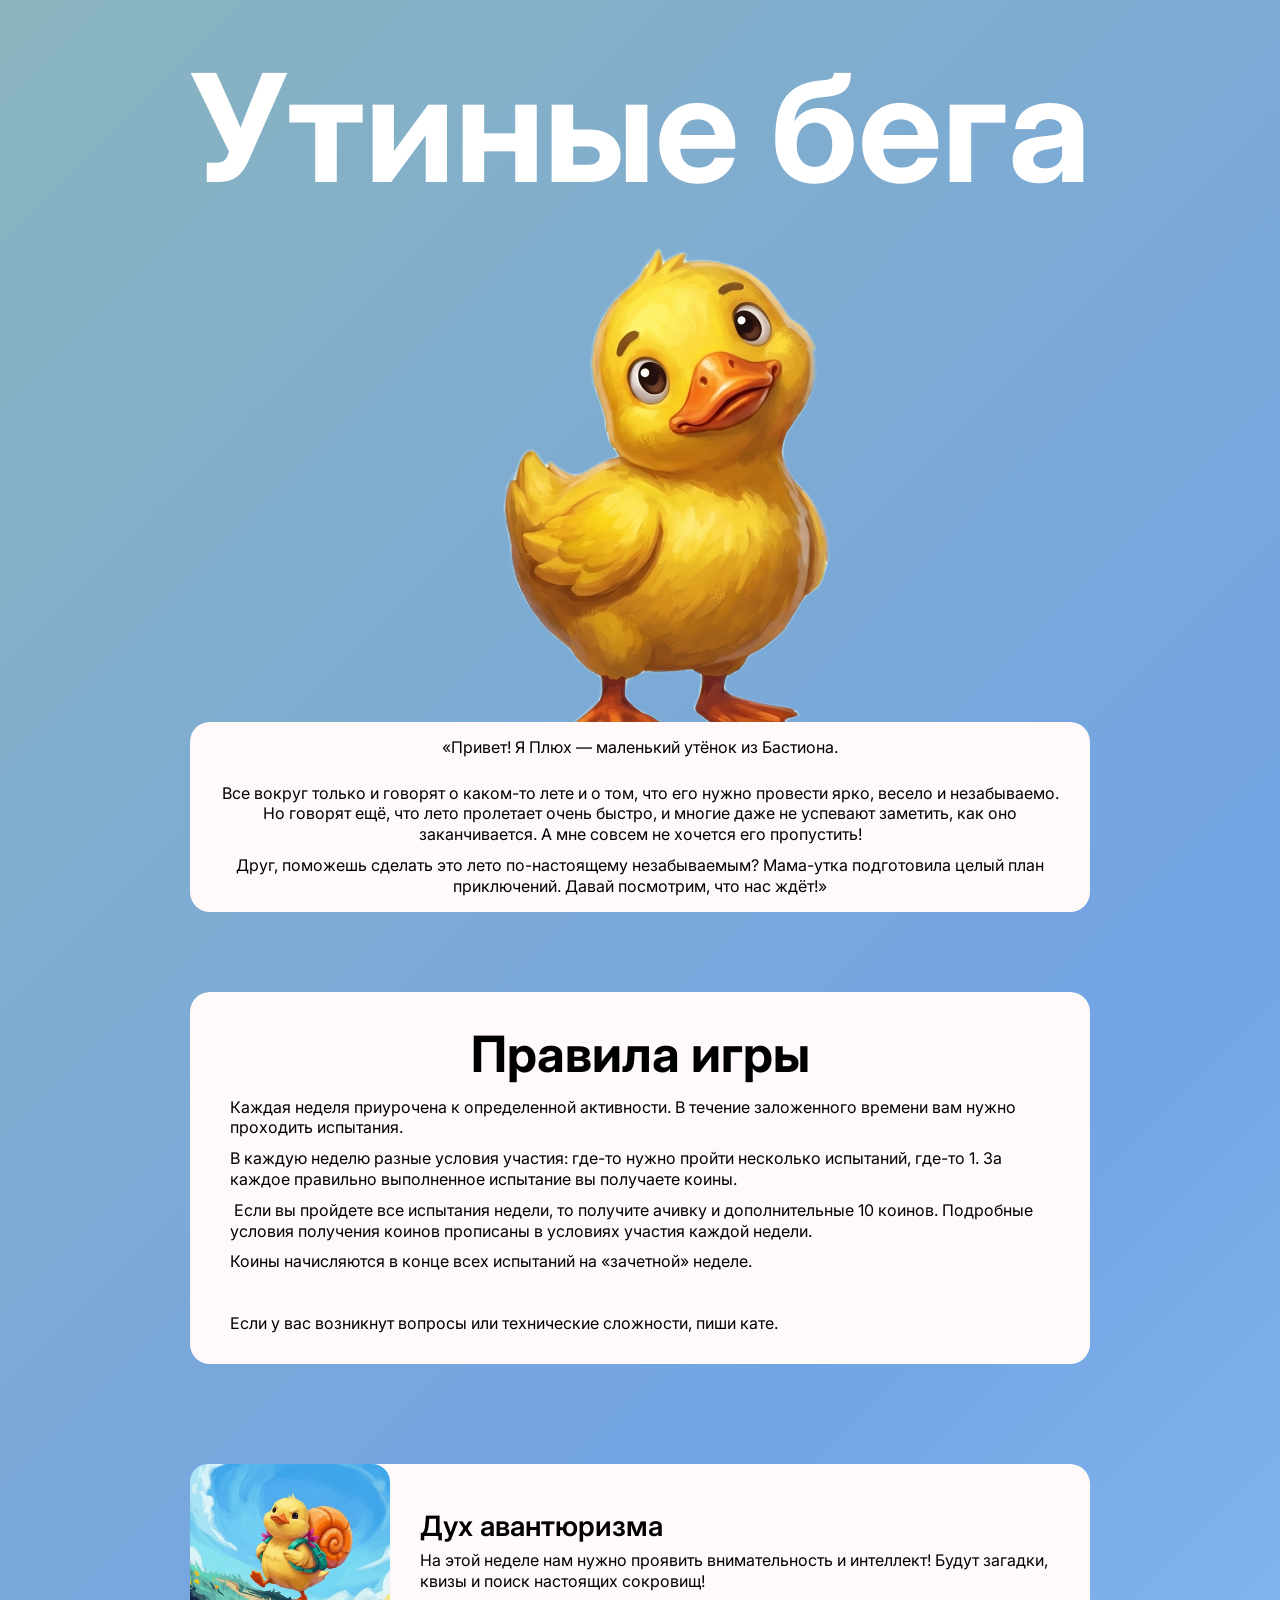
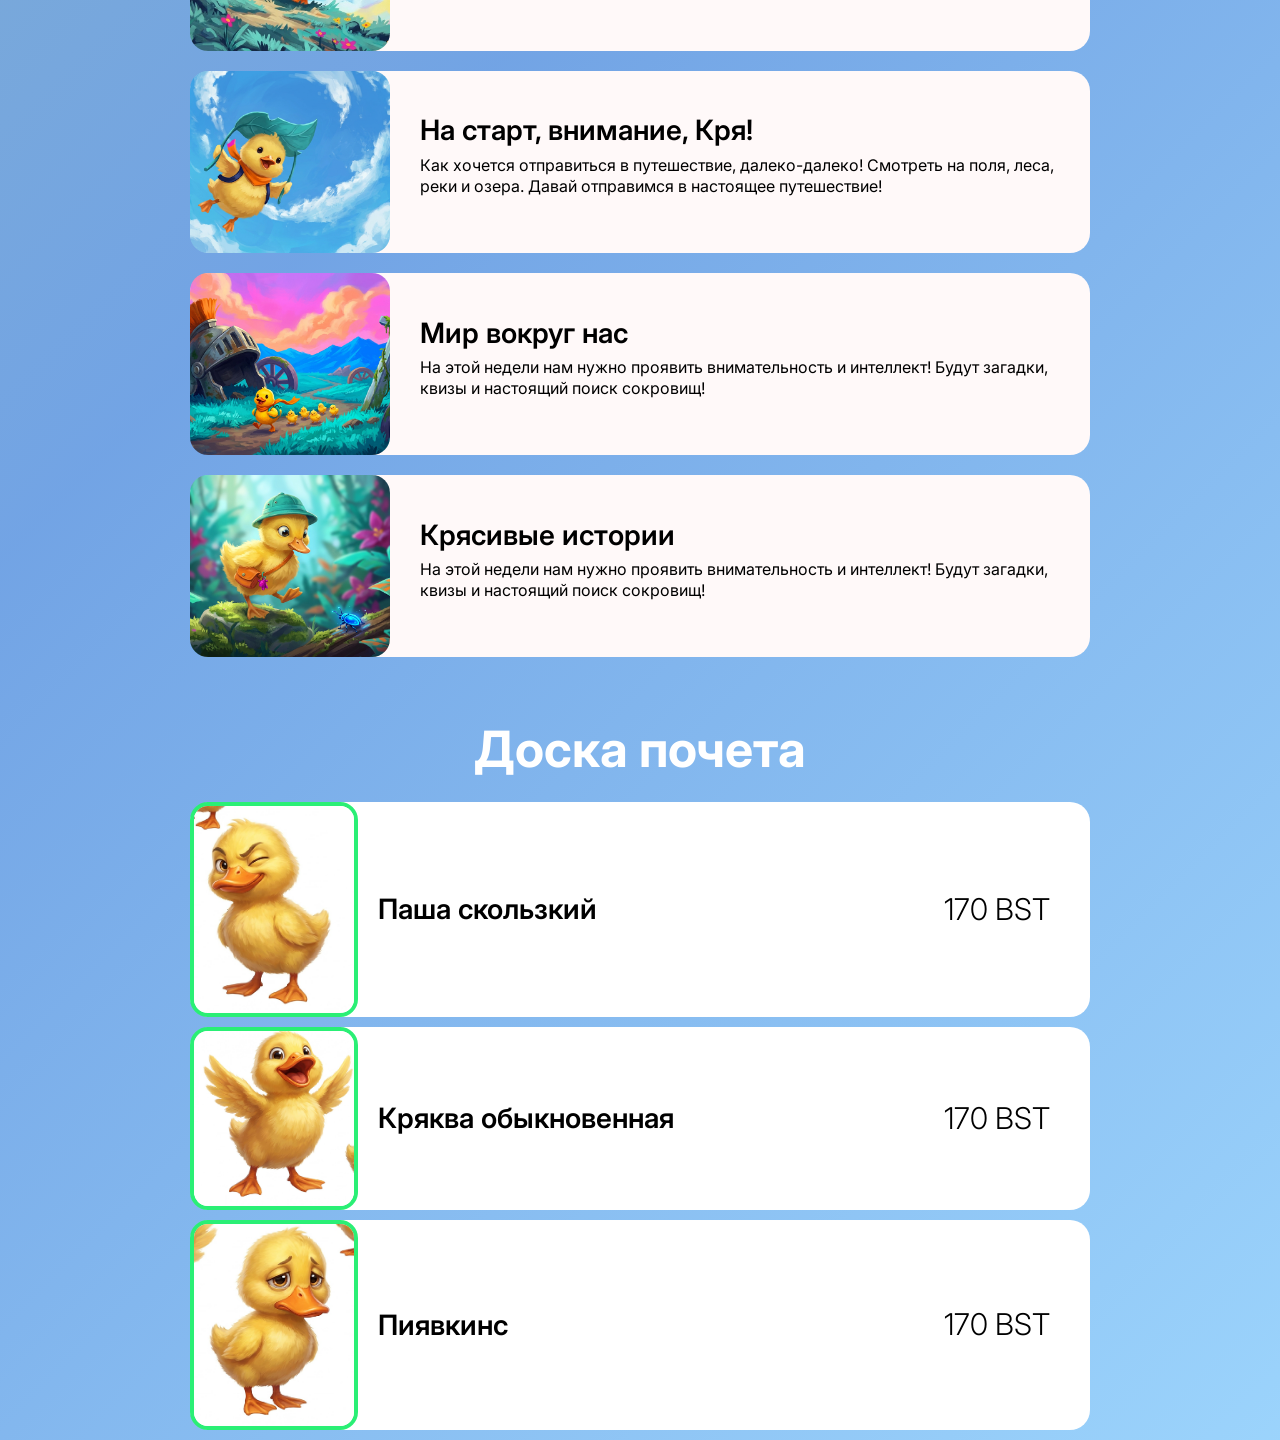
==== index.html @ e5ea3d3f "init" ====
<!DOCTYPE html>
<html lang="en">
<head>
    <meta charset="UTF-8">
    <meta name="viewport" content="width=device-width, initial-scale=1.0">
    <title>Утиные бега</title>
    <link rel="stylesheet" href="./styles.css" >
    <link rel="preconnect" href="https://fonts.googleapis.com">
    <link rel="preconnect" href="https://fonts.gstatic.com" crossorigin>
    <link href="https://fonts.googleapis.com/css2?family=Inter:ital,opsz,wght@0,14..32,100..900;1,14..32,100..900&display=swap" rel="stylesheet">
</head>
<body >
    <img class="app-bg" src="imgs/bg.jpg" alt="">

    <div class="app" style="background: url('imgs/bg.jpg') top/cover repeat-y;">
        <div class="wrp">
            <h1>Утиные бега</h1>
            <img class="duck" src="imgs/main.png" alt="">
            <div class="container">
                <div class="card tac">
                    <p>«Привет! Я Плюх — маленький утёнок из Бастиона.</p>
    
                    <div>Все вокруг только и говорят о каком-то лете и о том, что его нужно провести ярко, весело и незабываемо. Но говорят ещё, что лето пролетает очень быстро, и многие даже не успевают заметить, как оно заканчивается. А мне совсем не хочется его пропустить!</div>
                    <div>Друг, поможешь сделать это лето по-настоящему незабываемым? Мама-утка подготовила целый план приключений. Давай посмотрим, что нас ждёт!»</div>
                </div>

                <div class="rules card">
                    <h2>Правила игры</h2>

                    <div>
                        Каждая неделя приурочена к определенной активности. В течение заложенного времени вам нужно проходить испытания.
                    </div>
                    <div>
                        В каждую неделю разные условия участия: где-то нужно пройти несколько испытаний, где-то 1. За каждое правильно выполненное испытание вы получаете коины.
                    </div>

                    <div>
                         Если вы пройдете все испытания недели, то получите ачивку и дополнительные 10 коинов. Подробные условия получения коинов прописаны в условиях участия каждой недели.
                    </div>

                    <div>
                        Коины начисляются в конце всех испытаний на «зачетной» неделе.
                    </div>

 
                    <div>
                        Если у вас возникнут вопросы или технические сложности, пиши кате.
                    </div>                
                </div>

                <div class="list">
                    <div class="list-item card">
                        <img src="imgs/item_1.jpg" alt="">
                        <div>
                            <h3>Дух авантюризма</h3>
                            <p>На этой неделе нам нужно проявить внимательность и интеллект! Будут загадки, квизы и  поиск настоящих сокровищ!</p>
                        </div>
                    </div>
                    <div class="list-item card">
                        <img src="imgs/item_2.jpg" alt="">
                        <div>
                            <h3>На старт, внимание, Кря!</h3>
                            <p>Как хочется отправиться в путешествие, далеко-далеко! Смотреть на поля, леса, реки и озера. Давай отправимся в настоящее путешествие!</p>
                        </div>
                    </div>
                    <div class="list-item card">
                        <img src="imgs/item_3.jpg" alt="">
                        <div>
                            <h3>Мир вокруг нас</h3>
                            <p>На этой недели нам нужно проявить внимательность и интеллект! Будут загадки, квизы и настоящий поиск сокровищ!</p>
                        </div>
                    </div>
                    <div class="list-item card">
                        <img src="imgs/item_4.jpg" alt="">
                        <div>
                            <h3>Крясивые истории</h3>
                            <p>На этой недели нам нужно проявить внимательность и интеллект! Будут загадки, квизы и настоящий поиск сокровищ!</p>
                        </div>
                    </div>
                </div>
                <div class="board-wrp">
                    <h2 class="tac text-white">Доска почета</h2>
                    <div class="card board">
                        <img class="board-img" src="imgs/im_1.png" alt="">
                        <h4>Паша скользкий </h4>
                        <div class="board-price">170 BST </div>
                    </div>
                    <div class="card board">
                        <img class="board-img" src="imgs/im_2.png" alt="">
                        <h4>Кряква обыкновенная</h4>
                        <div class="board-price">170 BST </div>
                    </div>
                    <div class="card board">
                        <img class="board-img" src="imgs/im_3.png" alt="">
                        <h4>Пиявкинс</h4>
                        <div class="board-price">170 BST </div>
                    </div>
                </div>
            </div>
        </div>
    </div>
</body>
</html>
---- styles.css ----
html, body, div, span, applet, object, iframe,
h1, h2, h3, h4, h5, h6, p, blockquote, pre,
a, abbr, acronym, address, big, cite, code,
del, dfn, em, img, ins, kbd, q, s, samp,
small, strike, strong, sub, sup, tt, var,
b, u, i, center,
dl, dt, dd, ol, ul, li,
fieldset, form, label, legend,
table, caption, tbody, tfoot, thead, tr, th, td,
article, aside, canvas, details, embed, 
figure, figcaption, footer, header, hgroup, 
menu, nav, output, ruby, section, summary,
time, mark, audio, video {
	margin: 0;
	padding: 0;
	border: 0;
	font-size: 100%;
	font: inherit;
	vertical-align: baseline;
}
/* HTML5 display-role reset for older browsers */
article, aside, details, figcaption, figure, 
footer, header, hgroup, menu, nav, section {
	display: block;
}
body {
	line-height: 1;
}
ol, ul {
	list-style: none;
}
blockquote, q {
	quotes: none;
}
blockquote:before, blockquote:after,
q:before, q:after {
	content: '';
	content: none;
}
table {
	border-collapse: collapse;
	border-spacing: 0;
}

*{
    font-family: 'Inter' !important; 
    line-height: 1.3 !important;
}
.wrp{
    background: linear-gradient(135deg, #3d83949a 0%, #2471d6a4 50%, #66bcfaa6 100%);
}
.duck{
    max-width: 500px;
    margin: 0 auto;
}
.wrp{
    display: flex;
    flex-direction: column;
    align-items: center;
}
.app-bg{
    max-width: 100%;
    object-fit: cover;
    width: 100%;
    position: absolute;
    top: 0;
    filter: blur(1px);
    opacity: 0.3;
    left: 0;
}
.app{
    position: relative;
    z-index: 10;
}
.card{
    background: #FFF9F9;
    padding: 15px 30px;
    display: flex;
    flex-direction: column;
    align-items: center;
    gap: 10px;
    border-radius: 20px;
}
.wrp{
    padding-top: 30px;
}
h1{
    font-size: 150px;
    font-weight: 700;
    color: #fff;
}
.card p {
    margin-bottom: 15px;
    width: 100%;
}
.card div{
    width: 100%;
}
.container{
    max-width: 900px;
    margin: 0 auto;
    padding: 0 10px;
}

.rules{
    margin-top: 80px;
    padding: 30px 40px;
}
.tac{
    text-align: center;
}
h2{
    font-size: 50px;
    font-weight: 700;
}

.list{
    margin-top: 100px;
}
.list-item{
    margin-top: 20px;
    display: flex;
    align-items: center;
    padding: 0;
    gap: 30px;
    flex-direction: row;
}
.list-item img{
    width: 200px;
    border-radius: 18px;
}
h3{
    font-size: 28px;
    font-weight: 600;
    margin-bottom: 6px;
}
.board{
    background: #fff;
    padding: 0;
    display: flex;
    align-items: center;
    padding-right: 40px;
    flex-direction: row;
    margin-bottom: 10px;
}
.board-img{
    border-radius: 18px;
    width: 160px;
    border: 4px solid #2AEF75;
}
.board h4{
    margin-left: 10px;
}
.board-wrp{
    margin-top: 60px;
}
.text-white{
    color: #fff;
}
.board-wrp h2{
    margin-bottom: 20px;
}
h4{
    font-size: 28px;
    font-weight: 600;
    display: block;
}
.board h4{
    flex-grow: 1;
    width: 100%;
}
.board-price{
    font-size: 30px;
    width: fit-content !important;
    display: block;
    text-wrap: nowrap;
    margin-left: auto;
    font-weight: 300;
}
.board img{
}
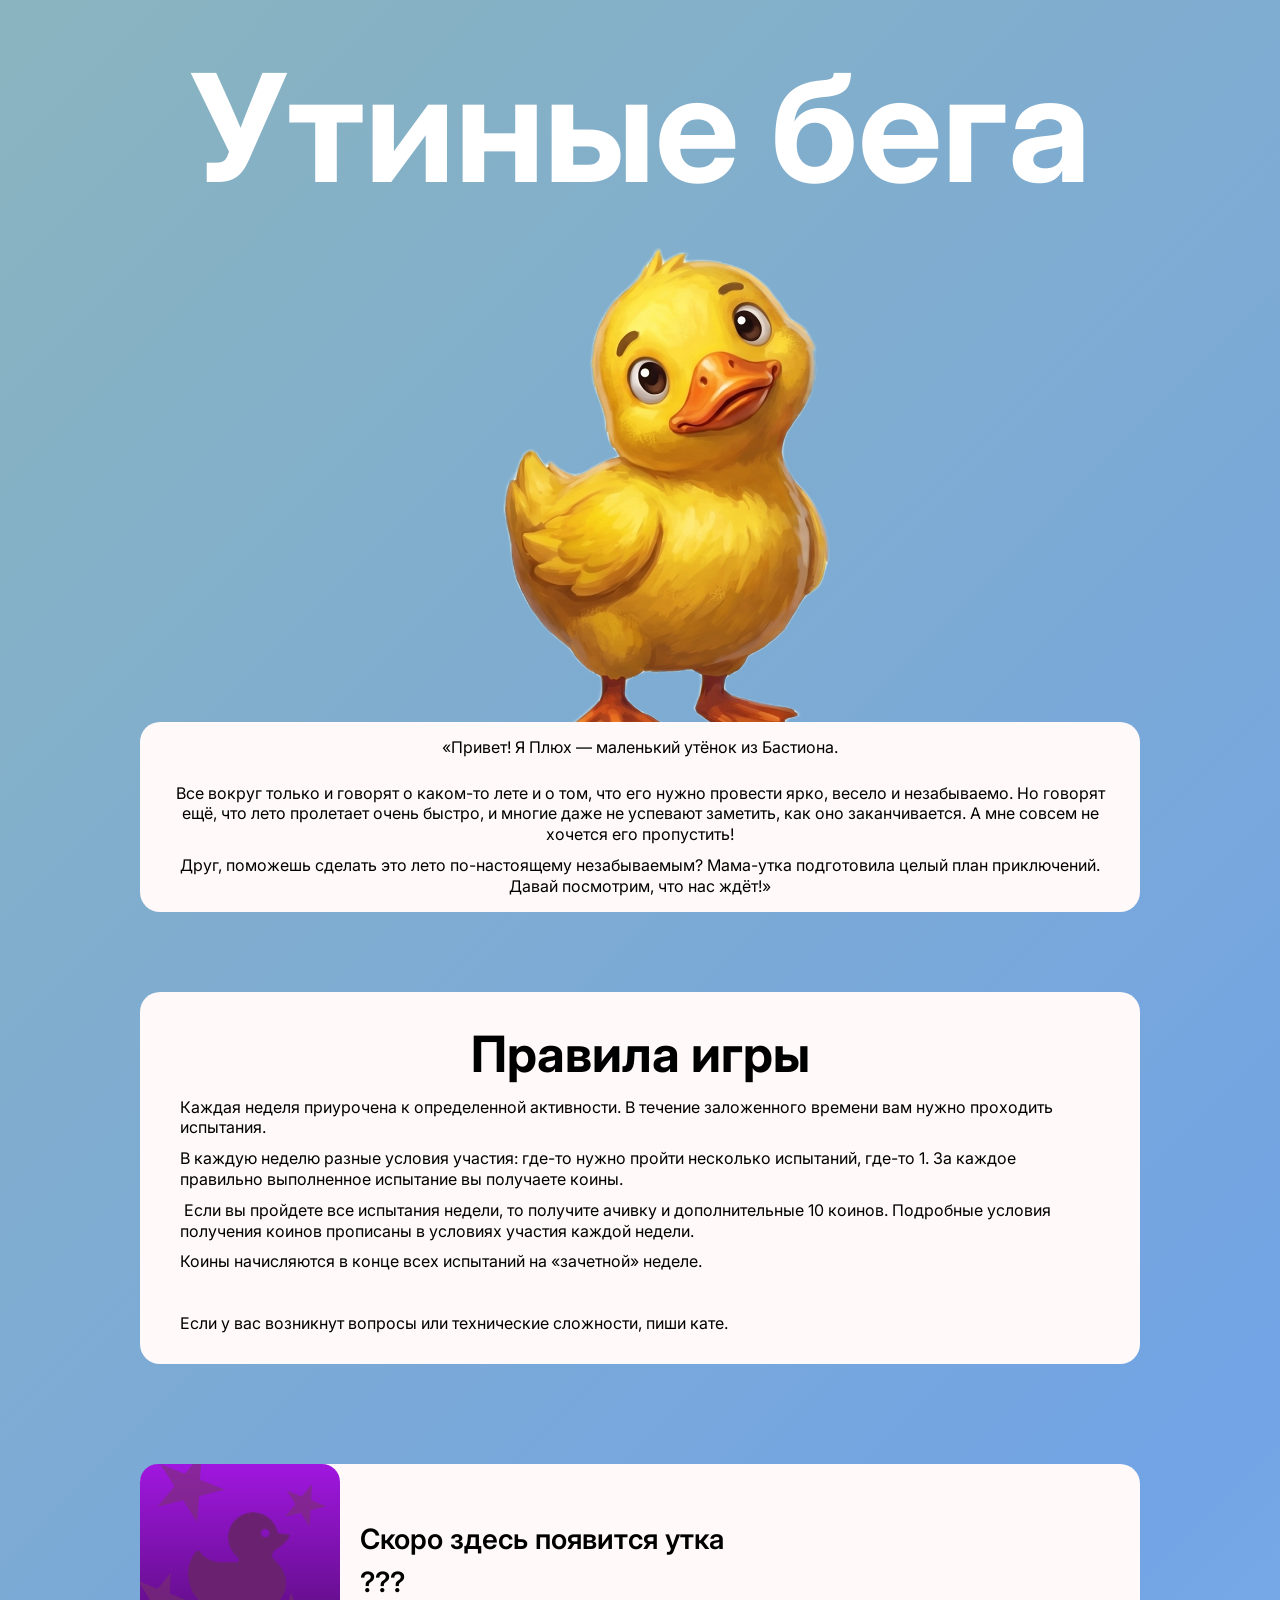
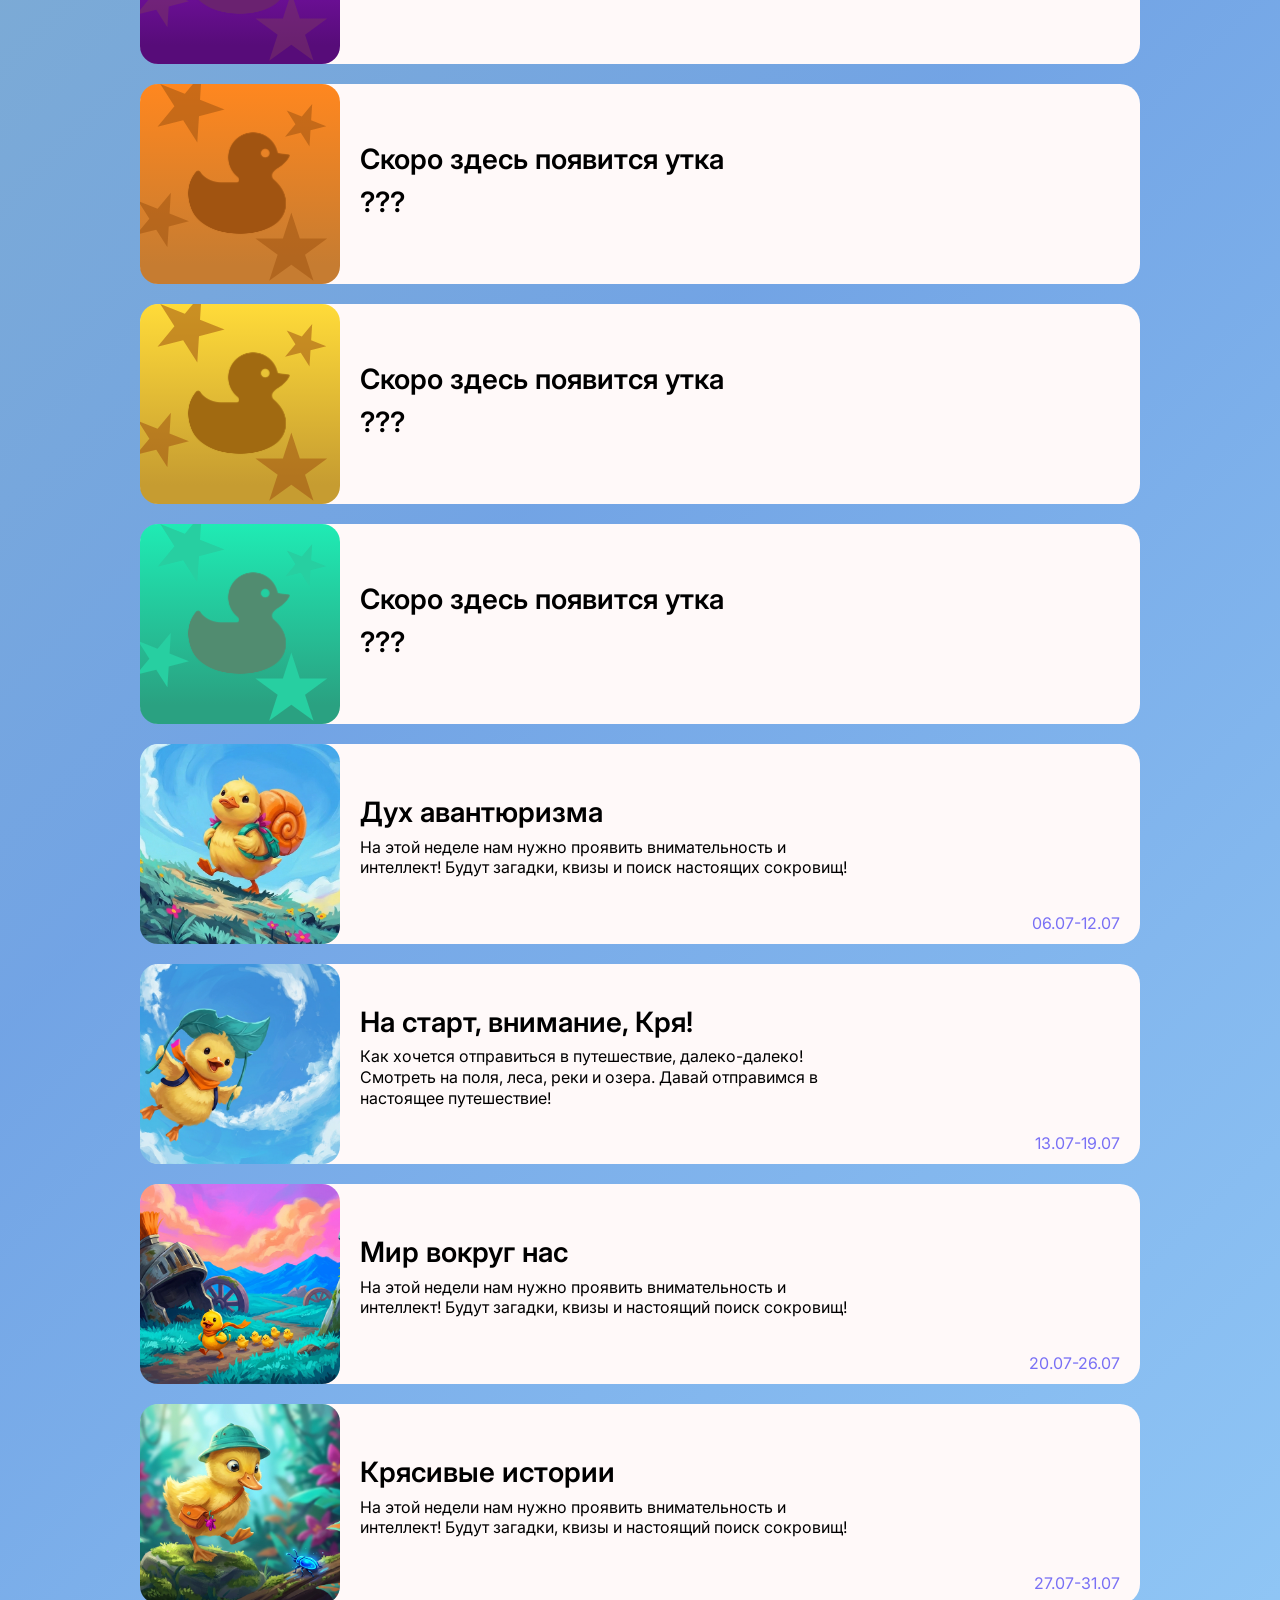
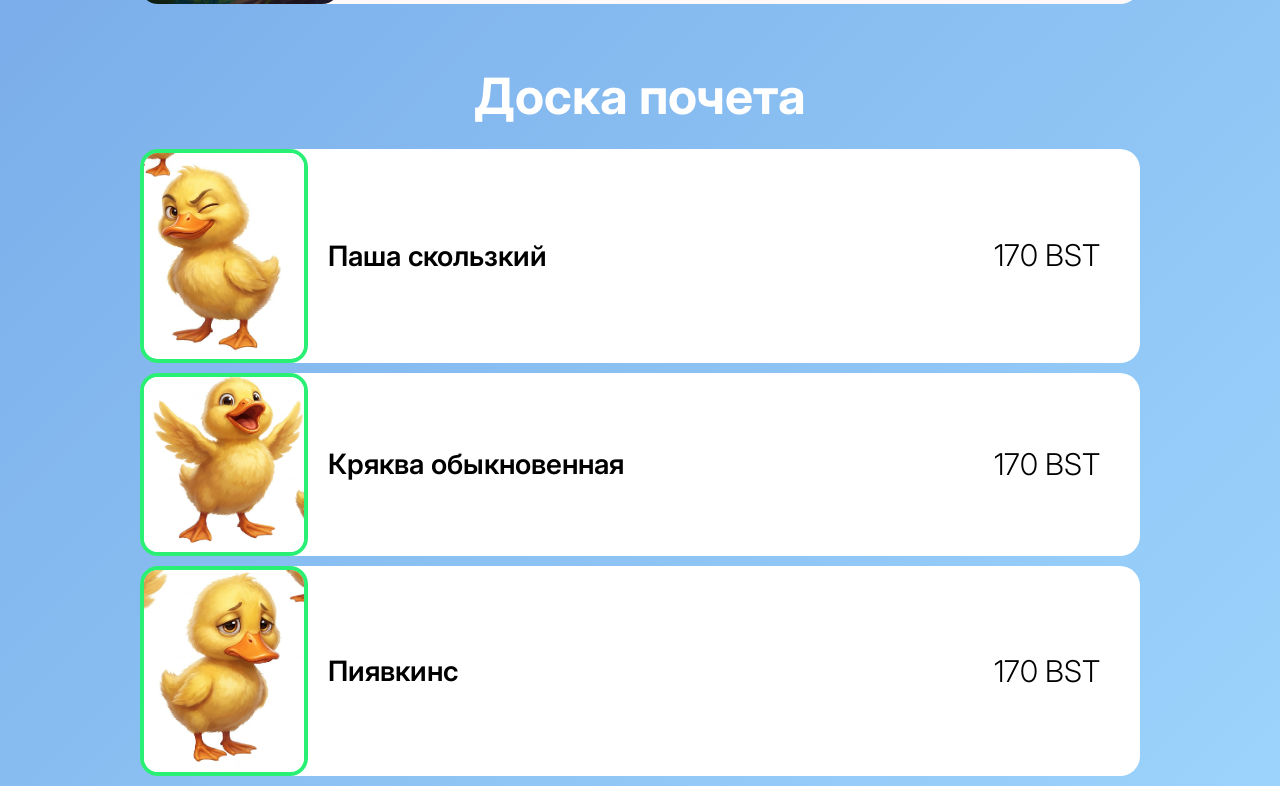
==== commit 39f2c19e: "save 2" ====
--- a/index.html
+++ b/index.html
@@ -50,32 +50,200 @@
 
                 <div class="list">
                     <div class="list-item card">
-                        <img src="imgs/item_1.jpg" alt="">
-                        <div>
+                        <div class="duck-box">
+                           <img class="duck-svg" src="imgs/duck.svg" alt="">
+                        </div>
+                        <div>
+                            <h3>Скоро здесь появится утка</h3>
+                            <h3>???</h3>
+                        </div>
+                    </div>
+                    <div class="list-item card">
+                        <div class="duck-box">
+                           <img class="duck-svg" src="imgs/duck_2.svg" alt="">
+                        </div>
+                        <div>
+                            <h3>Скоро здесь появится утка</h3>
+                            <h3>???</h3>
+                        </div>
+                    </div>
+                    <div class="list-item card">
+                        <div class="duck-box">
+                           <img class="duck-svg" src="imgs/duck_3.svg" alt="">
+                        </div>
+                        <div>
+                            <h3>Скоро здесь появится утка</h3>
+                            <h3>???</h3>
+                        </div>
+                    </div>
+                    <div class="list-item card">
+                        <div class="duck-box">
+                           <img class="duck-svg" src="imgs/duck_4.svg" alt="">
+                        </div>
+                        <div>
+                            <h3>Скоро здесь появится утка</h3>
+                            <h3>???</h3>
+                        </div>
+                    </div>
+
+                    <!-- 1 -->
+                    <div class="list-item list-item-shownext card">
+                        <img class="list-item-img" src="imgs/item_1.jpg" alt="">
+                        <div class="list-preview">
                             <h3>Дух авантюризма</h3>
-                            <p>На этой неделе нам нужно проявить внимательность и интеллект! Будут загадки, квизы и  поиск настоящих сокровищ!</p>
-                        </div>
-                    </div>
-                    <div class="list-item card">
-                        <img src="imgs/item_2.jpg" alt="">
-                        <div>
+                            <div class="list-item-text">
+                                <p>На этой неделе нам нужно проявить внимательность и интеллект! Будут загадки, квизы и  поиск настоящих сокровищ!</p>
+                            </div>
+
+                            <div class="list-item-full-box">
+                                <div class="list-subtitle">
+                                    Задание: найди утку
+                                </div>
+    
+                                <p>Сегодня мы играем в прятки! Маленькие жёлтые утята спрятались в самых неожиданных местах. Найди их и выполни задания, которые скрываются за QR-кодами.</p>
+    
+                                <b>Правила для сотрудников офиса</b>
+                                <p>По офису спрятаны маленькие уточки с QR-кодами. Отсканируй код, перейди в Google-форму, ответь на вопрос и обязательно укажи свои ФИО, чтобы результаты были засчитаны.
+                                </p>
+                                <p class="text-blue text-coursor">Одна утка = 1 BST-коин.</p>
+    
+                                <b>Правила для тех, кто не в офисе</b>
+                                <ul>
+                                    <li>
+                                        Перейди по ссылке, найди уточку и ответь на вопрос.
+                                    </li>
+                                    <li>Засчитываются только правильные ответы.</li>
+                                    <li>Можно искать уточек как в офисе, так и в онлайн-версии игры.</li>
+                                </ul>
+    
+                                <div class="text-blue text-coursor">Награда за каждое заданиие будет указана после его успешного прохождения.</div>
+                            </div>
+                        </div>
+                       
+                        <div class="list-date">06.07-12.07</div>
+                    </div>
+                  
+                    <!-- 2 -->
+                    <div class="list-item card list-item-shownext">
+                        <img class="list-item-img" src="imgs/item_2.jpg" alt="">
+                        <div class="list-preview">
                             <h3>На старт, внимание, Кря!</h3>
-                            <p>Как хочется отправиться в путешествие, далеко-далеко! Смотреть на поля, леса, реки и озера. Давай отправимся в настоящее путешествие!</p>
-                        </div>
-                    </div>
-                    <div class="list-item card">
-                        <img src="imgs/item_3.jpg" alt="">
-                        <div>
+                            <div class="list-item-text">
+                                <p>Как хочется отправиться в путешествие, далеко-далеко! Смотреть на поля, леса, реки и озера. Давай отправимся в настоящее путешествие!</p>
+                            </div>
+                            <div class="list-item-full-box">
+                                <div class="list-subtitle">
+                                    Задание: пройти 60 000 шагов за неделю.
+                                </div>
+
+                                <b>Условия участия:</b>
+                                <ul>
+                                    <li>Зарегистрируйтесь в приложении Strava и вступите в клуб <a href="#">по ссылке</a>. Приложение не доступно? <a href="#">Смотри гайд</a>, как установить.</li>
+                                    <li>Засчитываются <span style="text-decoration: underline;">только шаги</span>. Велопрогулки, плавание и другие виды активности в зачёт не идут.</li>
+                                    <li>Результаты необходимо отправлять в виде выгрузки из приложения.</li>
+                                    <li>Отчёты можно загружать ежедневно либо 1–2 раза в неделю в зависимости от вашей активности.</li>
+                                    <li>Все результаты необходимо отправить <b class="m0">до 19 июля</b> включительно. <b class="m0">После этого доступ к папке будет закрыт.</b></li>
+                                </ul>
+
+                                <p class="text-blue text-coursor">Каждый участник получит 10 BST и ачивку</p>
+                                <p class="text-blue text-coursor">Участник, который пройдет больше всего шагов по итогам недели получит дополнительно 20 BST.</p>
+                            </div>
+                        </div>
+                        <div class="list-date">13.07-19.07</div>
+                    </div>
+
+                    <!-- 3 -->
+                    <div class="list-item card list-item-shownext">
+                        <img class="list-item-img" src="imgs/item_3.jpg" alt="">
+                        <div class="list-preview">
                             <h3>Мир вокруг нас</h3>
-                            <p>На этой недели нам нужно проявить внимательность и интеллект! Будут загадки, квизы и настоящий поиск сокровищ!</p>
-                        </div>
-                    </div>
-                    <div class="list-item card">
-                        <img src="imgs/item_4.jpg" alt="">
+                            <div class="list-item-text">
+                                 <p>На этой недели нам нужно проявить внимательность и интеллект! Будут загадки, квизы и настоящий поиск сокровищ!</p>
+                            </div>
+                            <div class="list-item-full-box">
+                                <div class="list-subtitle">
+                                    Задание. Фоточеллендж «Найди утку»
+                                </div>
+                                
+                                
+
+                                <div>Твоя задача — найти и сфотографировать как можно больше уток.</div>
+                                <p class="text-coursor">1 фото - 1 утка (даже если на фото 10 уток)</p>
+
+
+                                <p>Фотографии загружай на корп. портал в раздел <a href="#">«Фотоконкурсы»</a></p>
+
+                                <b>Подойдут любые утки:</b>
+                                <ul>
+                                    <li>живые</li>
+                                    <li>игрушечные</li>
+                                    <li>нарисованные</li>
+                                    <li>слепленные</li>
+                                    <li>декоративные</li>
+                                </ul>
+
+                                <b>Что нельзя делать</b>
+                                <ul>
+                                    <li>Присылать скриншоты изображений уток из интернета.</li>
+                                    <li>Использовать фотографии со стоковых сайтов.</li>
+                                    <li>Отправлять фотографии, на которых утку невозможно рассмотреть.</li>
+                                    <li>Искать «уток» в виде абстракций и метафор.</li>
+                                    <li>Утка должна быть настоящей уткой — с крыльями, лапками и узнаваемым утиным видом.</li>
+                                </ul>
+
+                                <div class="examples">
+                                    <div>
+                                        <img src="imgs/exmp_1.png" alt="">
+                                        <div>Это утка</div>
+                                    </div>
+                                    <div>
+                                        <img src="imgs/exmp_2.png" alt="">
+                                        <div>И это утка</div>
+                                    </div>
+                                    <div>
+                                        <img src="imgs/exmp_3.png" alt="">
+                                        <div>???</div>
+                                    </div>
+                                </div>
+
+                                <p class="text-blue text-coursor tac" style="max-width: 80%;margin: 20px auto 0;">Участник, который отправит больше всего фото получит 10 BST</p>
+                            </div>
+                        </div>
+                        <div class="list-date">20.07-26.07</div>
+                    </div>
+
+                    <!-- 4 -->
+                    <div class="list-item card list-item-shownext">
+                        <img class="list-item-img" src="imgs/item_4.jpg" alt="">
                         <div>
                             <h3>Крясивые истории</h3>
-                            <p>На этой недели нам нужно проявить внимательность и интеллект! Будут загадки, квизы и настоящий поиск сокровищ!</p>
-                        </div>
+                            <div class="list-item-text">
+                                <p>На этой недели нам нужно проявить внимательность и интеллект! Будут загадки, квизы и настоящий поиск сокровищ!</p>
+                            </div>
+                            <div class="list-item-full-box">
+                                <div class="list-subtitle">
+                                    Задание 1: Утка-минутка
+                                </div>
+
+                                <p> На этой неделе будем делиться воспоминаниями, шутками и интересными историями.</p>
+                                <p>Пришло время посоревноваться в чувстве юмора!</p>
+                                <p>Тебя ждут три раунда на разные темы. В каждом раунде участники создают шутки, мемы или смешные истории, после чего проходит голосование в тг-канале. Победителем раунда становится автор работы, набравшей наибольшее количество голосов.</p>
+                                <p class="text-blue text-coursor">По итогам недели будет определено три победителя — по одному в каждой категории. Награда — 10 BST</p>
+                               
+                                <div class="list-subtitle">
+                                    Задание 2: Легенды утиных берегов
+                                </div>
+                                <p>А ты когда-нибудь рассказывал истории у вечернего костра?</p>
+
+                                <p>
+                                    Поделись самой интересной, смешной или запоминающейся историей из своей жизни. Возможно, именно она станет новой легендой утиных берегов. Оставляй истории в комментариях под постом на копрп. портале.
+                                </p>
+
+                                <p class="text-blue text-coursor">
+Каждый участник получит 10 BST и ачивкуАвтор, чья истори наберт больше всего сердечек — станет победителем и получит дополнительно 10 BST.</p>
+                            </div>
+                        </div>
+                        <div class="list-date">27.07-31.07</div>
                     </div>
                 </div>
                 <div class="board-wrp">
@@ -100,4 +268,17 @@
         </div>
     </div>
 </body>
+
+<script>
+    document.addEventListener('DOMContentLoaded', function () {
+    // Находим все элементы-триггеры
+    const triggers = document.querySelectorAll('.list-item-shownext');
+
+    triggers.forEach(function (trigger) {
+        trigger.addEventListener('click', function (e) {
+            this.classList.toggle('full');
+        });
+    });
+    });
+</script>
 </html>
--- a/styles.css
+++ b/styles.css
@@ -97,7 +97,7 @@
     width: 100%;
 }
 .container{
-    max-width: 900px;
+    max-width: 1000px;
     margin: 0 auto;
     padding: 0 10px;
 }
@@ -117,17 +117,176 @@
 .list{
     margin-top: 100px;
 }
+.list-item p {
+    max-width: 500px;
+}
+.list-date{
+    position: absolute;
+    bottom: 10px;
+    right: 20px;
+    width: fit-content !important;
+    display: block;
+    color: #7970F5;
+}
+.list-subtitle{
+    color: #292FD1;
+    font-weight: 700;
+    margin-bottom: 15px;
+    margin-top: 10px;
+}
+.text-blue{
+    color: #292ECF;
+}
+.text-coursor{
+    font-style: italic;
+}
+
 .list-item{
     margin-top: 20px;
-    display: flex;
-    align-items: center;
-    padding: 0;
+    position: relative;
+    display: flex;
+    flex-direction: row;
+    align-items: center;
+    padding: 0 40px 0 220px;
+    min-height: 200px;
     gap: 30px;
-    flex-direction: row;
-}
-.list-item img{
+    transition: .5s;
+}
+.list-item.full .list-date{
+    display: none;
+}
+.list-item-full-box{
+    display: none;
+}
+.list-item.full .list-item-full-box{
+    display: block;
+}
+.list-item.full .list-item-text{
+    display: none;
+}
+.list-item.hidden{
+    display: none !important;
+}
+.list-item:nth-child(1) .duck-box{
+    background: linear-gradient(180deg, #A017DF 0%, #570C79 90.52%);
+}
+.list-item:nth-child(2) .duck-box{
+    background: linear-gradient(180deg, #FF871F 0%, #C67C31 90.52%);
+}
+.list-item:nth-child(3) .duck-box{
+    background: linear-gradient(180deg, #FFDB39 0%, #C69C31 90.52%);
+}
+.list-item:nth-child(4) .duck-box{
+    background: linear-gradient(180deg, #1FEBB4 0%, #2AA181 90.52%);
+}
+
+.list-item.full{
+    border-radius: 60px;
+    padding-left: calc(50% + 30px);
+    padding-top: 30px;
+    padding-right: 30px;
+    padding-bottom: 30px;
+}
+.list-item-full.show{
+    display: grid;
+
+}
+
+.list-item-full-box{
+    padding: 0px 30px 30px 0;
+}
+.list-item-full-box p, .list-item-full-box b {
+    margin-bottom: 10px;
+    display: inline-block;
+}
+a{
+    color: #000;
+}
+.examples{
+    display: flex;
+    justify-content: space-between;
+    gap: 20px;
+    align-items: center;
+}
+.examples img{
+    max-width: 100%;
+    width: fit-content;
+}
+.examples>div{
+    display: flex;
+    flex-direction: column;
+    justify-content: space-between;
+    align-items: center;
+    gap: 10px;
+    text-align: center;
+    font-weight: 700;
+}
+.examples>div{
+    min-height: 140px;
+}
+.examples div:nth-child(1) img{
+    max-width: 110px;
+}
+.examples div:nth-child(2) img{
+    max-width: 90px;
+    margin-top: 10px;
+}
+.examples div:nth-child(3) img{
+    max-width: 80px;
+    margin-top: 13px;
+}
+.m0{
+    margin: 0 !important;
+}
+.list-item-full-box{
+    font-size: 14px;
+}
+.list-item-full-box ul{
+    list-style: disc;
+    margin-bottom: 15px;
+}
+.list-item-full-box b{
+    font-weight: 700;
+}
+.list-item-full-box li{
+    margin-bottom: 4px;
+}
+.duck-box{
+    width: 200px !important;
+    height: 100%;
+    position: absolute;
+    top: 0;
+    left: 0;
+    overflow: hidden;
+    flex-shrink: 0;
+    min-height: 180px;
+    border-radius: 18px;
+}
+.duck-svg{
+    position: absolute;
+    top: 50%;
+    left: 50%;
+    width: 210px;
+    height: auto;
+    display: block;
+    margin-left: -12px;
+    margin-top: -10px;
+    transform: translate(-50%,-50%);
+}
+.list-item-img{
     width: 200px;
+    height: 100%;
+    position: absolute;
+    top: 0;
+    left: 0;
+    flex-shrink: 0;
+    transition: .5s;
+    object-fit: cover;
     border-radius: 18px;
+}
+.list-item.full .list-item-img{
+    width: 50%;
+    border-radius: 60px;
 }
 h3{
     font-size: 28px;
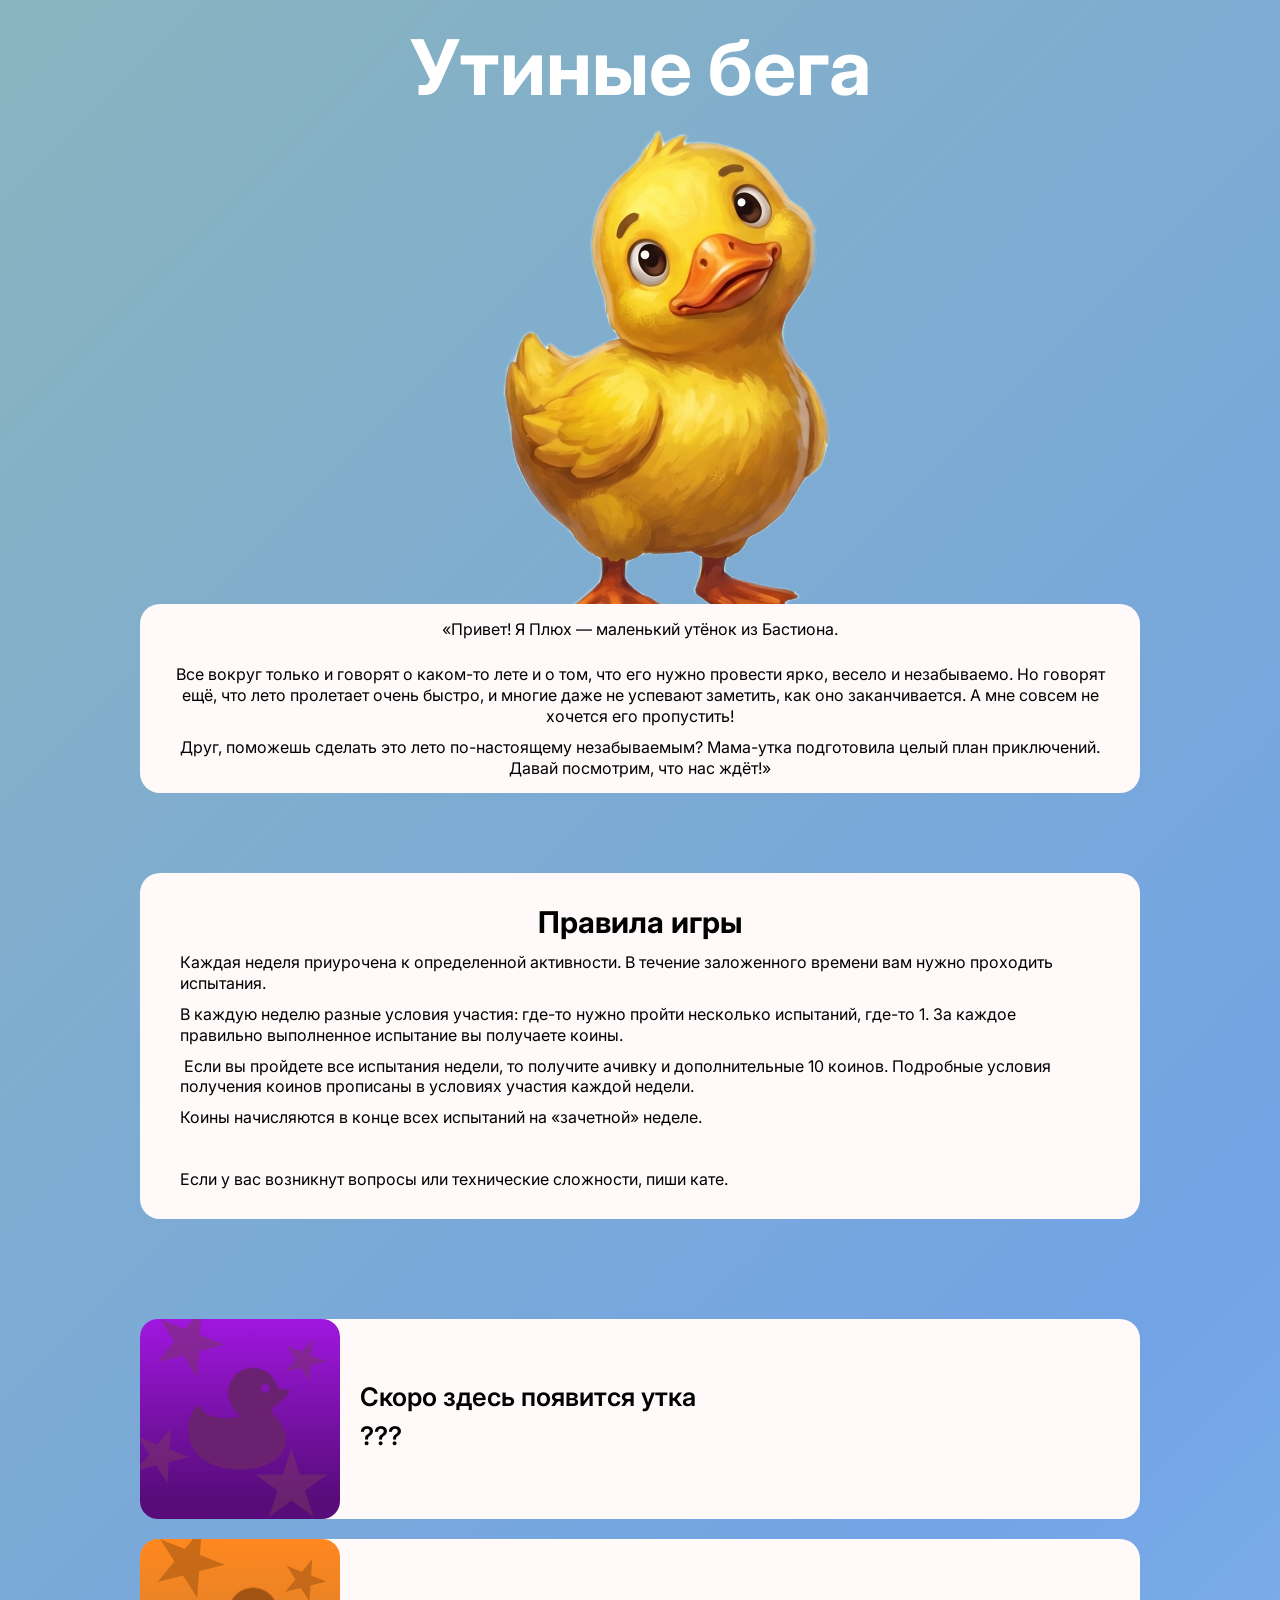
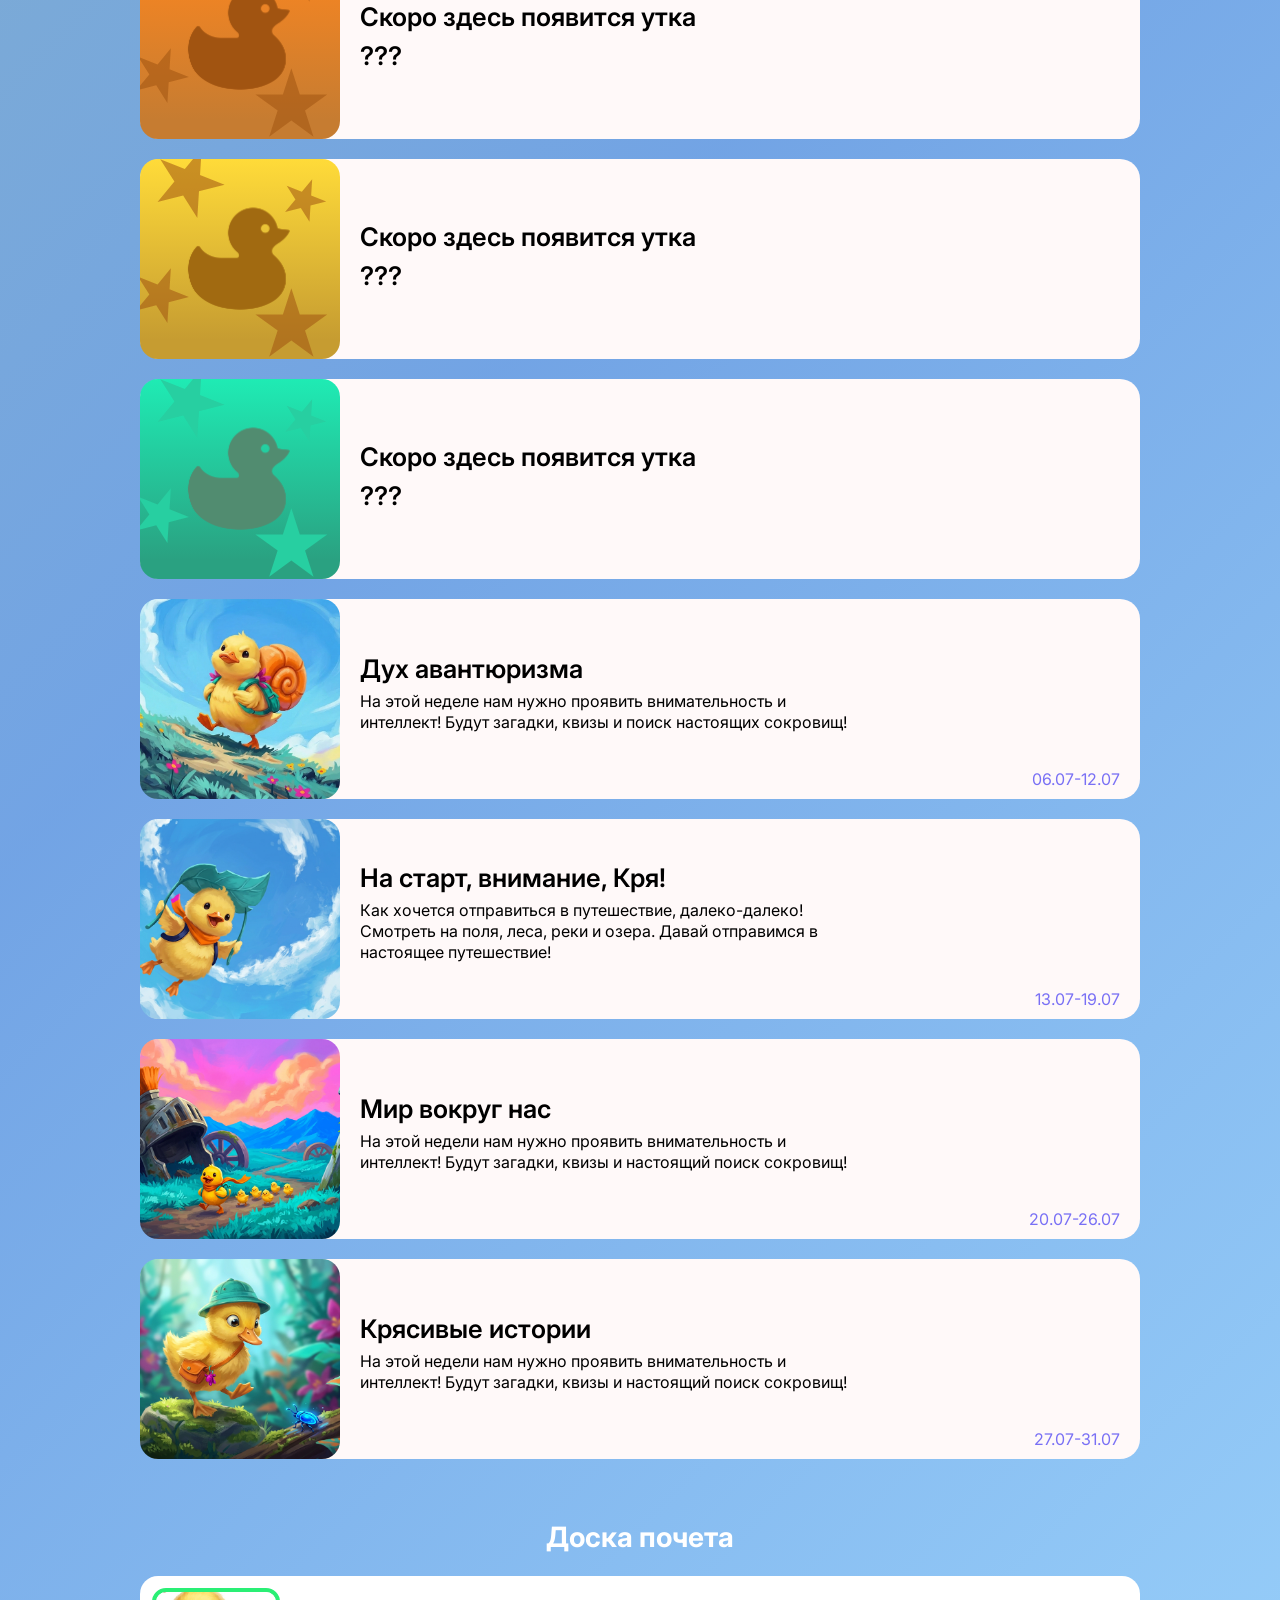
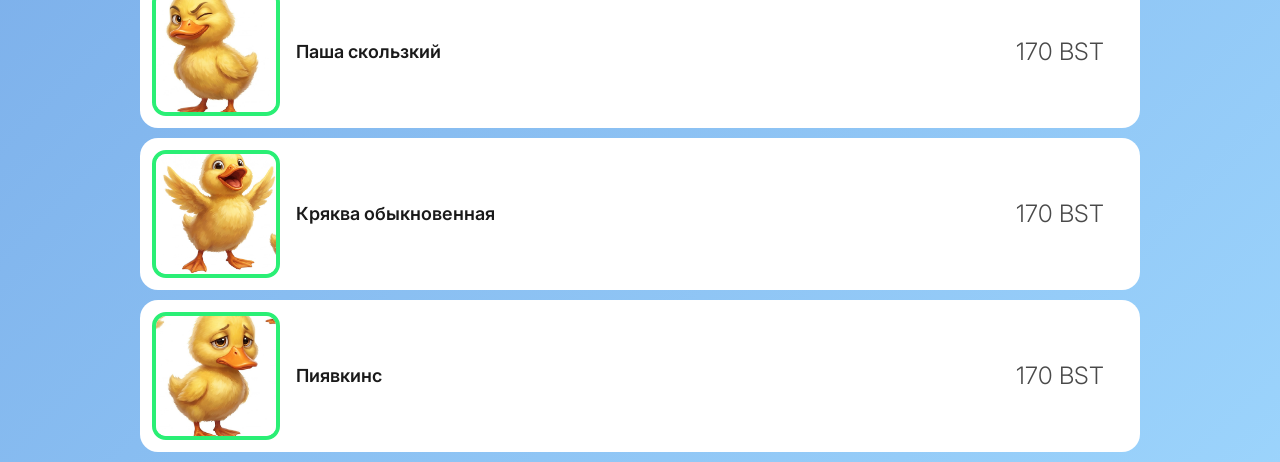
==== commit fafbeada: "save" ====
--- a/index.html
+++ b/index.html
@@ -10,9 +10,9 @@
     <link href="https://fonts.googleapis.com/css2?family=Inter:ital,opsz,wght@0,14..32,100..900;1,14..32,100..900&display=swap" rel="stylesheet">
 </head>
 <body >
-    <img class="app-bg" src="imgs/bg.jpg" alt="">
-
-    <div class="app" style="background: url('imgs/bg.jpg') top/cover repeat-y;">
+    <img class="app-bg" src="imgs/bg.jpg"  id="parallaxBg" alt="">
+
+    <div class="app" >
         <div class="wrp">
             <h1>Утиные бега</h1>
             <img class="duck" src="imgs/main.png" alt="">
@@ -160,7 +160,7 @@
                             <div class="list-item-text">
                                  <p>На этой недели нам нужно проявить внимательность и интеллект! Будут загадки, квизы и настоящий поиск сокровищ!</p>
                             </div>
-                            <div class="list-item-full-box">
+                            <div class="list-item-full-box list-item-full-box-1" id="step1">
                                 <div class="list-subtitle">
                                     Задание. Фоточеллендж «Найди утку»
                                 </div>
@@ -208,6 +208,44 @@
 
                                 <p class="text-blue text-coursor tac" style="max-width: 80%;margin: 20px auto 0;">Участник, который отправит больше всего фото получит 10 BST</p>
                             </div>
+                            <div class="list-item-full-box list-item-full-box-2" id="step2">
+                                <div class="list-subtitle">
+                                    Задание 2. Творческая мастерская
+                                </div>
+                                
+                                <p>Создай собственную утку любым способом:</p>
+                                <ul>
+                                    <li>нарисуй;</li>
+                                    <li>слепи;</li>
+                                    <li>собери из подручных материалов;</li>
+                                    <li>создай в графическом редакторе;</li>
+                                    <li>используй любой другой творческий формат.</li>
+                                </ul>
+                                <p>Готовый шедевр отправь в папку. На забудь подписать свое ФИО!</p>
+
+                                <p><b class="inline m0">24 июля</b>  на корп портале пройдет голосование за лучшую работу. Победитель получит дополнительно 10 BST.</p>
+
+                                <p class="text-coursor">Все участники получат 10 BST и ачивку.</p>
+                            </div>
+                            <div class="step-nav">
+                                <div class="step-indicator">
+                                    Шаг <span class="active-step" id="currentStepDisplay">1</span> / 2
+                                </div>
+                                <div class="step-buttons">
+                                    <button class="btn-step" id="prevBtn" disabled>
+                                        <svg width="16" height="16" viewBox="0 0 256 339" fill="none">
+                                            <path d="M255.028 165.908L4.71809 338.852L124.453 165.908L0.000106773 0.000448129L255.028 165.908Z" fill="#D9D9D9"/>
+                                        </svg>
+                                        Назад
+                                    </button>
+                                    <button class="btn-step" id="nextBtn">
+                                        Вперед
+                                        <svg width="16" height="16" viewBox="0 0 256 339" fill="none">
+                                            <path d="M255.028 165.908L4.71809 338.852L124.453 165.908L0.000106773 0.000448129L255.028 165.908Z" fill="#D9D9D9"/>
+                                        </svg>
+                                    </button>
+                                </div>
+                            </div>
                         </div>
                         <div class="list-date">20.07-26.07</div>
                     </div>
@@ -267,18 +305,100 @@
             </div>
         </div>
     </div>
-</body>
-
-<script>
-    document.addEventListener('DOMContentLoaded', function () {
-    // Находим все элементы-триггеры
-    const triggers = document.querySelectorAll('.list-item-shownext');
-
-    triggers.forEach(function (trigger) {
-        trigger.addEventListener('click', function (e) {
-            this.classList.toggle('full');
+
+    </body>
+
+    <script>
+        document.addEventListener('DOMContentLoaded', function() {
+            // === ПАРАЛЛАКС ===
+            const bg = document.getElementById('parallaxBg');
+            if (bg) {
+                const speed = 0.2;
+                let ticking = false;
+        
+                function updateParallax() {
+                    const scrollY = window.scrollY;
+                    bg.style.transform = 'translateY(-' + (scrollY * speed) + 'px)';
+                    ticking = false;
+                }
+        
+                function onScroll() {
+                    if (!ticking) {
+                        window.requestAnimationFrame(updateParallax);
+                        ticking = true;
+                    }
+                }
+        
+                window.addEventListener('scroll', onScroll);
+                window.addEventListener('load', updateParallax);
+                window.addEventListener('resize', updateParallax);
+                console.log('✅ Параллакс активирован!');
+            }
+        
+            // === ОТКРЫТИЕ/ЗАКРЫТИЕ КАРТОЧЕК (full) ===
+            const triggers = document.querySelectorAll('.list-item-shownext');
+            triggers.forEach(function(trigger) {
+                trigger.addEventListener('click', function(e) {
+                    // Если клик по кнопкам навигации — не переключаем
+                    if (e.target.closest('.btn-step') || e.target.closest('.step-nav')) {
+                        return;
+                    }
+                    this.classList.toggle('full');
+                });
+            });
+        
+            // === СТЕП-НАВИГАЦИЯ ===
+            const step1 = document.getElementById('step1');
+            const step2 = document.getElementById('step2');
+            const prevBtn = document.getElementById('prevBtn');
+            const nextBtn = document.getElementById('nextBtn');
+            const currentStepDisplay = document.getElementById('currentStepDisplay');
+        
+            if (step1 && step2 && prevBtn && nextBtn) {
+                let currentStep = 1;
+                const totalSteps = 2;
+        
+                function updateSteps() {
+                    step1.classList.toggle('hidden', currentStep !== 1);
+                    step2.classList.toggle('hidden', currentStep !== 2);
+                    if (currentStepDisplay) {
+                        currentStepDisplay.textContent = currentStep;
+                    }
+                    prevBtn.disabled = currentStep === 1;
+                    nextBtn.disabled = currentStep === totalSteps;
+                }
+        
+                function goToStep(step) {
+                    if (step < 1 || step > totalSteps) return;
+                    currentStep = step;
+                    updateSteps();
+                }
+        
+                prevBtn.addEventListener('click', function(e) {
+                    e.stopPropagation();
+                    if (currentStep > 1) goToStep(currentStep - 1);
+                });
+        
+                nextBtn.addEventListener('click', function(e) {
+                    e.stopPropagation();
+                    if (currentStep < totalSteps) goToStep(currentStep + 1);
+                });
+        
+                document.addEventListener('keydown', function(e) {
+                    if (e.key === 'ArrowRight' || e.key === 'ArrowDown') {
+                        e.preventDefault();
+                        if (currentStep < totalSteps) goToStep(currentStep + 1);
+                    } else if (e.key === 'ArrowLeft' || e.key === 'ArrowUp') {
+                        e.preventDefault();
+                        if (currentStep > 1) goToStep(currentStep - 1);
+                    }
+                });
+        
+                updateSteps();
+                console.log('✅ Степ-навигация активирована!');
+            } else {
+                console.warn('❌ Элементы для степ-навигации не найдены');
+            }
         });
-    });
-    });
-</script>
+        </script>
 </html>
--- a/styles.css
+++ b/styles.css
@@ -53,25 +53,67 @@
     max-width: 500px;
     margin: 0 auto;
 }
+@media (max-width: 800px) {
+    .duck{
+        max-width: 100%;
+        width: 320px;
+    }
+}
 .wrp{
     display: flex;
     flex-direction: column;
     align-items: center;
 }
-.app-bg{
-    max-width: 100%;
+.app-bg {
+    position: fixed;
+    top: 0;      left: 0;
+    width: 100%;
     object-fit: cover;
-    width: 100%;
-    position: absolute;
-    top: 0;
+    object-position: 0 0;
     filter: blur(1px);
     opacity: 0.3;
-    left: 0;
-}
+    z-index: -1;
+    pointer-events: none;
+    will-change: transform;
+  }
+  .list-item{
+    position: relative;
+  }
+  .list-item-full-prev, .list-item-full-next{
+    position: absolute;
+    top: 50%;
+    cursor: pointer;
+    transform: translateY(-50%);
+    width: 80px !important;
+    visibility: hidden;
+    opacity: 0;
+    transition: .5s;
+  }
+  .list-item-full-prev{
+    left: -100px;
+    transform: translateY(-50%) ;
+  }
+  .list-item-full-next{
+    right: -100px;
+    
+  }
+  .hidden {
+    display: none !important;
+}
+  .list-item-full-prev svg, .list-item-full-next svg{
+    max-width: 70px;
+
+  }
+  .list-item-full-prev svg path, .list-item-full-next svg path{
+    fill: #fff;
+  }
 .app{
     position: relative;
     z-index: 10;
 }
+.inline{
+    display: inline;
+}
 .card{
     background: #FFF9F9;
     padding: 15px 30px;
@@ -85,9 +127,11 @@
     padding-top: 30px;
 }
 h1{
-    font-size: 150px;
+    font-size: clamp(50px, 6vw, 150px);
     font-weight: 700;
     color: #fff;
+    line-height: 1 !important;
+    text-align: center;
 }
 .card p {
     margin-bottom: 15px;
@@ -110,7 +154,7 @@
     text-align: center;
 }
 h2{
-    font-size: 50px;
+    font-size: clamp(30px, 2vw, 50px);
     font-weight: 700;
 }
 
@@ -128,6 +172,15 @@
     display: block;
     color: #7970F5;
 }
+@media (max-width: 500px) {
+    .list-date{
+        position: static;
+        margin-bottom: 20px;
+    }
+    .list-item{
+        gap: 10px !important;
+    }
+}
 .list-subtitle{
     color: #292FD1;
     font-weight: 700;
@@ -152,8 +205,18 @@
     gap: 30px;
     transition: .5s;
 }
+
 .list-item.full .list-date{
     display: none;
+}
+.list-item.full .list-item-full-next{
+    visibility: visible;
+    opacity: 1;
+}
+.list-item.full .list-item-full-prev{
+    visibility: visible;
+    opacity: 1;
+
 }
 .list-item-full-box{
     display: none;
@@ -289,35 +352,169 @@
     border-radius: 60px;
 }
 h3{
-    font-size: 28px;
+    font-size: clamp(20px, 2vw, 28px);
     font-weight: 600;
     margin-bottom: 6px;
 }
-.board{
+.board {
     background: #fff;
-    padding: 0;
-    display: flex;
-    align-items: center;
-    padding-right: 40px;
+    padding: 12px 20px 12px 12px;
+    display: flex;
+    align-items: center;
+    gap: 16px;
     flex-direction: row;
     margin-bottom: 10px;
-}
-.board-img{
     border-radius: 18px;
-    width: 160px;
+    transition: all 0.3s ease;
+}
+
+.board-img {
+    border-radius: 14px;
+    width: 120px;
+    height: 120px;
+    object-fit: cover;
     border: 4px solid #2AEF75;
-}
-.board h4{
-    margin-left: 10px;
-}
-.board-wrp{
+    flex-shrink: 0;
+}
+
+.board h4 {
+    margin: 0;
+    font-size: 18px;
+    font-weight: 600;
+    color: #1a1a1a;
+    flex: 1;
+}
+
+.board-price {
+    font-size: 20px;
+    font-weight: 700;
+    color: #000000b6;
+    padding: 4px 16px;
+    border-radius: 30px;
+    white-space: nowrap;
+}
+
+.board-wrp {
     margin-top: 60px;
 }
-.text-white{
+
+.text-white {
     color: #fff;
 }
-.board-wrp h2{
+
+.board-wrp h2 {
     margin-bottom: 20px;
+    font-size: 28px;
+}
+
+/* ===== АДАПТИВ ===== */
+
+/* Планшеты и маленькие ноутбуки */
+@media (max-width: 1024px) {
+    .board-img {
+        width: 100px;
+        height: 100px;
+    }
+    
+    .board {
+        padding: 10px 16px 10px 10px;
+        gap: 12px;
+    }
+    
+    .board h4 {
+        font-size: 16px;
+    }
+    
+    .board-price {
+        font-size: 17px;
+        padding: 3px 14px;
+    }
+}
+
+/* Телефоны (горизонтальная ориентация) */
+@media (max-width: 768px) {
+    .board {
+        padding: 10px 14px 10px 10px;
+        gap: 12px;
+        border-radius: 14px;
+    }
+    
+    .board-img {
+        width: 80px;
+        height: 80px;
+        border-width: 3px;
+    }
+    
+    .board h4 {
+        font-size: 14px;
+        flex: 1;
+        min-width: 80px;
+    }
+    
+    .board-price {
+        font-size: 15px;
+        padding: 2px 12px;
+    }
+    
+    .board-wrp h2 {
+        font-size: 24px;
+    }
+}
+
+/* Телефоны (вертикальная ориентация) */
+@media (max-width: 480px) {
+    .board {
+        flex-wrap: wrap;
+        justify-content: center;
+        text-align: center;
+        padding: 14px;
+        gap: 8px;
+    }
+    
+    .board-img {
+        width: 70px;
+        height: 70px;
+        border-width: 3px;
+    }
+    
+    .board h4 {
+        font-size: 14px;
+        width: 100%;
+        text-align: center;
+        margin: 4px 0 0;
+    }
+    
+    .board-price {
+        font-size: 14px;
+        padding: 2px 12px;
+        width: 100%;
+        text-align: center;
+    }
+    
+    .board-wrp h2 {
+        font-size: 20px;
+    }
+    
+    .board-wrp {
+        margin-top: 40px;
+    }
+}
+
+/* Очень маленькие экраны */
+@media (max-width: 360px) {
+    .board-img {
+        width: 60px;
+        height: 60px;
+    }
+    
+    .board h4 {
+        font-size: 12px;
+    }
+    
+    .board-price {
+        font-size: 12px;
+        padding: 2px 10px;
+    }
 }
 h4{
     font-size: 28px;
@@ -329,7 +526,7 @@
     width: 100%;
 }
 .board-price{
-    font-size: 30px;
+    font-size: 24px;
     width: fit-content !important;
     display: block;
     text-wrap: nowrap;
@@ -337,4 +534,109 @@
     font-weight: 300;
 }
 .board img{
+}
+
+.step-nav {
+    display: flex;
+    justify-content: space-between;
+    align-items: center;
+    margin-top: 16px;
+    padding-top: 12px;
+    opacity: 0;
+    transition: .3s;
+    display: none;
+    visibility: hidden;
+    border-top: 1px solid #1a1a1a21;
+}
+.list-item.full .step-nav{
+    opacity: 1;
+    display: flex;
+    visibility: visible;
+}
+
+.step-indicator {
+    color: #6b7280;
+    font-size: 14px;
+    font-weight: 500;
+}
+
+.step-indicator .active-step {
+    color: #119cec;
+    font-weight: 700;
+}
+
+.step-buttons {
+    display: flex;
+    gap: 8px;
+}
+#prevBtn svg {
+    transform: rotate(180deg);
+}
+.btn-step {
+    background: #119cec;
+    border-radius: 8px;
+    padding: 8px 16px;
+    color: #9ca3af;
+    cursor: pointer;
+    font-size: 14px;
+    font-weight: 500;
+    color: #fff;
+    transition: all 0.2s ease;
+    display: flex;
+    border: none;
+    align-items: center;
+    gap: 6px;
+}
+
+.btn-step:hover:not(:disabled) {
+    color: #fff;
+    border-color: #119cec;
+}
+
+.btn-step:disabled {
+    opacity: 0.3;
+    cursor: not-allowed;
+}
+
+.btn-step svg {
+    width: 14px;
+    height: 14px;
+    fill: currentColor;
+}
+
+
+@media (max-width: 600px) {
+    body{
+        font-size: 14px;
+    }
+    .list-item{
+        flex-direction: column;
+        padding-left: 15px;
+        padding-right: 15px;
+        padding-bottom: 10px;
+    }
+    .list-item-img, .duck-box{
+        position: static;
+        width: 100% !important; 
+        height: 240px;
+        border-radius: 12px !important;
+        margin-top: 20px;
+    }
+    .duck-box{
+        height: 200px !important;
+        overflow: hidden;
+    }
+    .duck-svg{
+        width: 150px;
+        margin-top: -30px;
+        margin-left: -20px;
+    }
+    .list-item.full{
+        padding-left: 20px ;
+        padding-top: 0px;
+        border-radius: 25px;
+    }
+    .rules{
+        padding: 30px 20px;
+    }
 }
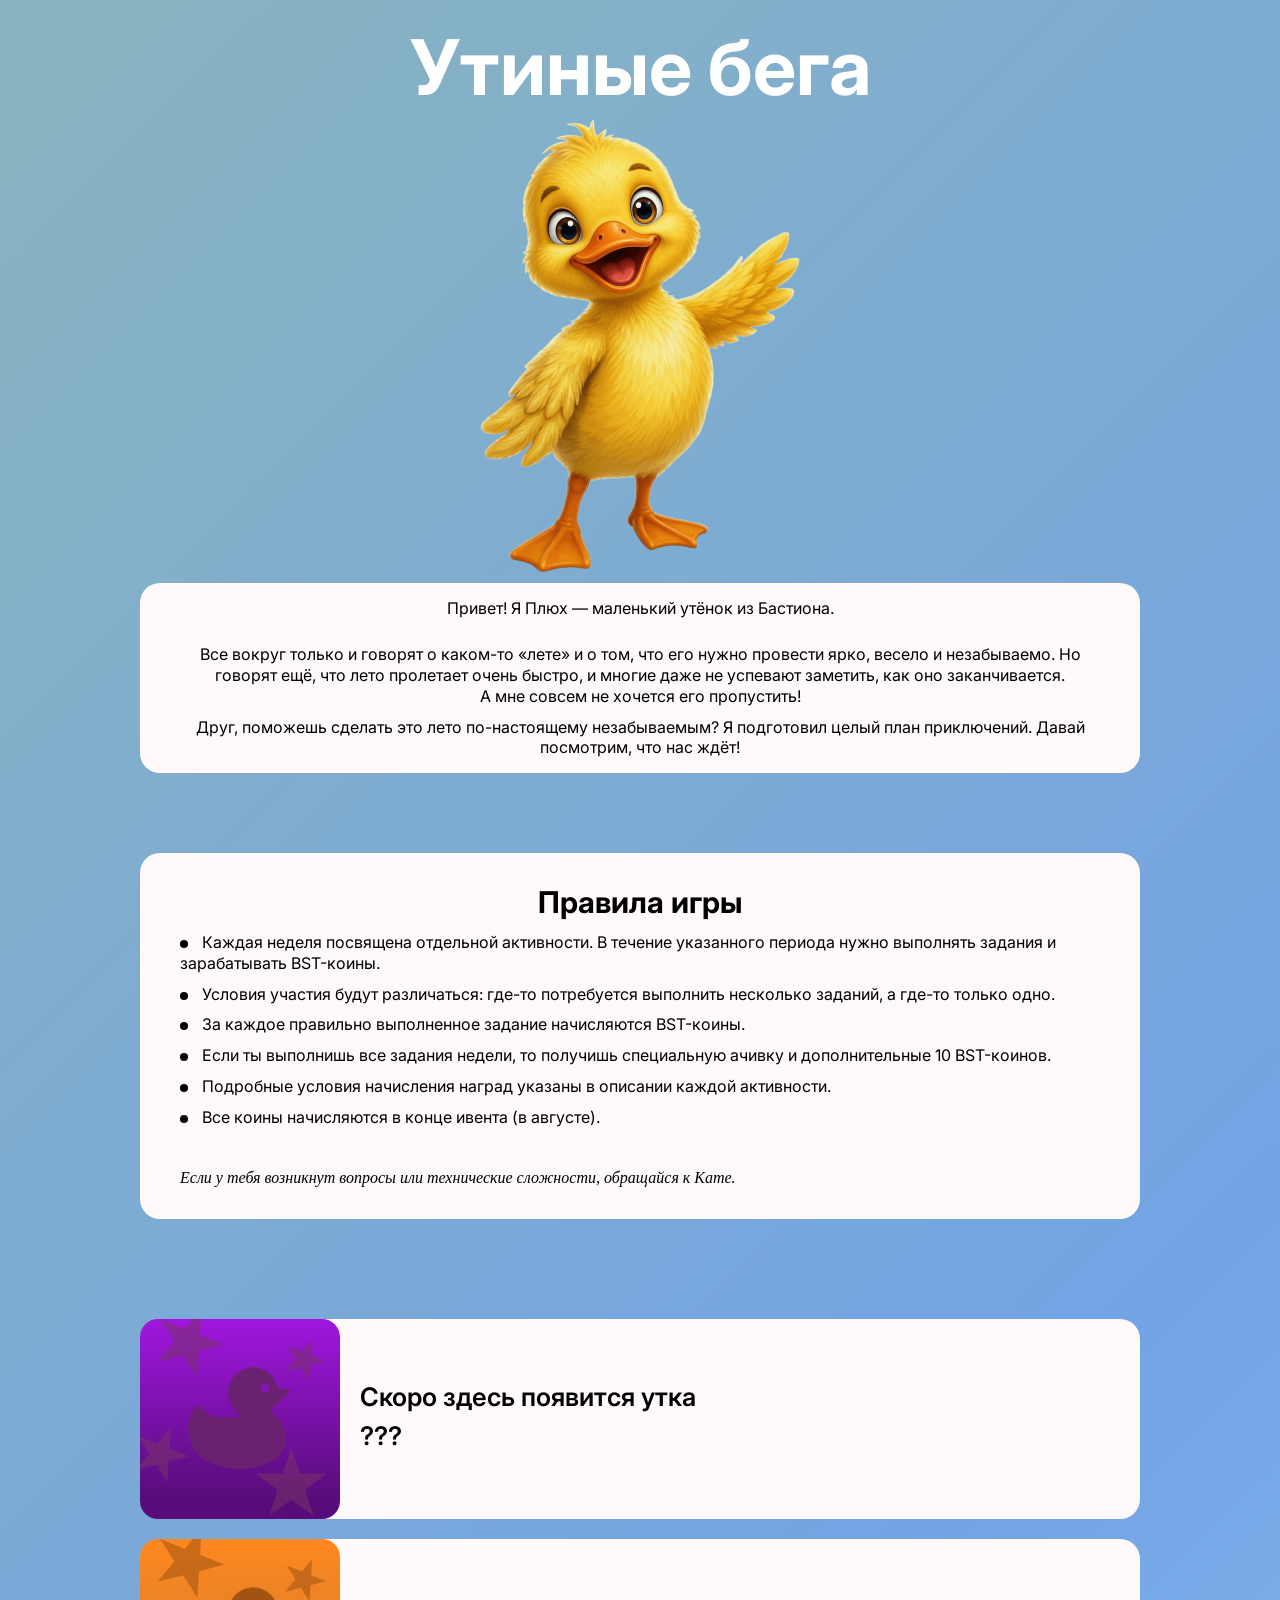
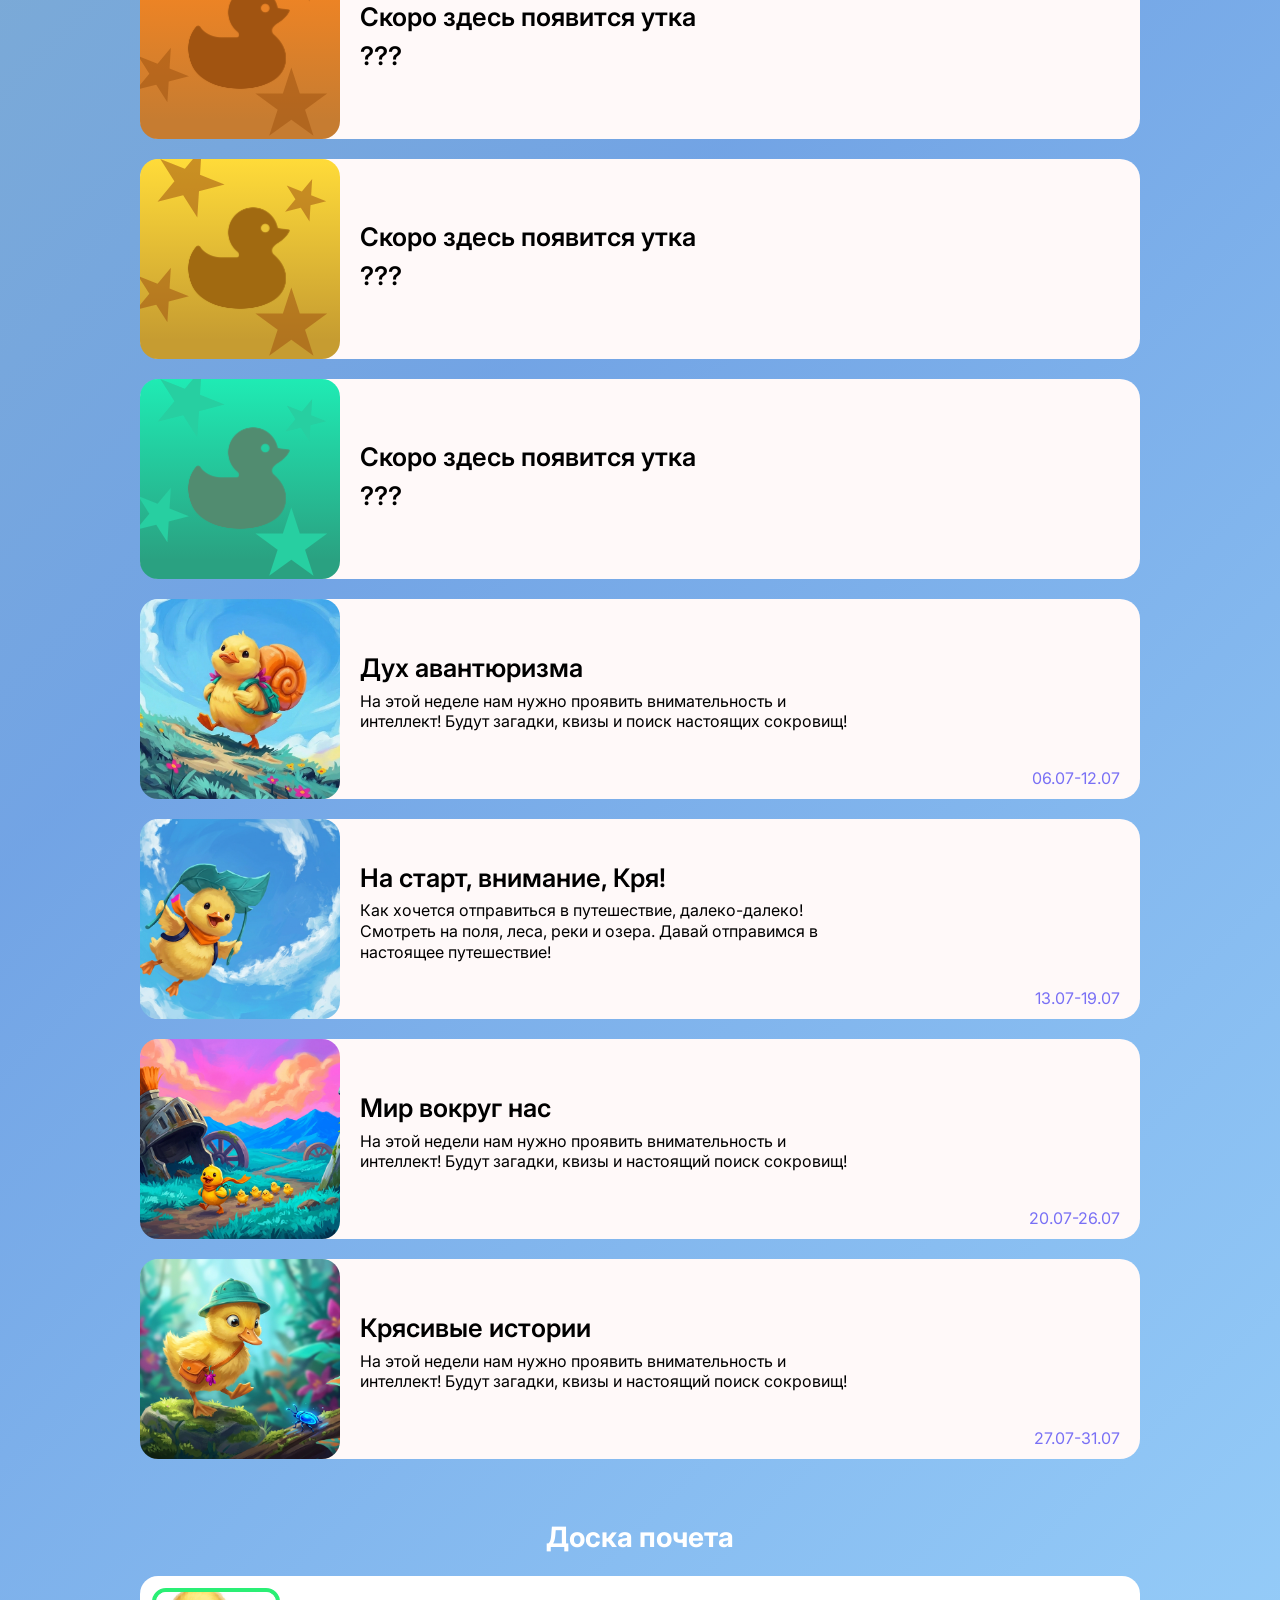
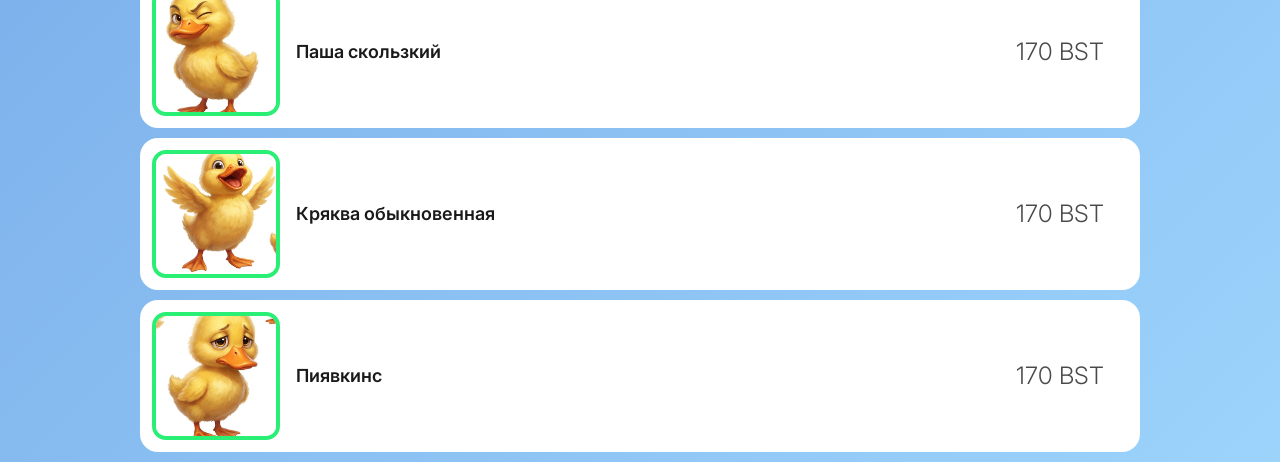
==== commit cbcdcced: "save" ====
--- a/index.html
+++ b/index.html
@@ -18,33 +18,38 @@
             <img class="duck" src="imgs/main.png" alt="">
             <div class="container">
                 <div class="card tac">
-                    <p>«Привет! Я Плюх — маленький утёнок из Бастиона.</p>
+                    <p>Привет! Я Плюх — маленький утёнок из Бастиона.</p>
     
-                    <div>Все вокруг только и говорят о каком-то лете и о том, что его нужно провести ярко, весело и незабываемо. Но говорят ещё, что лето пролетает очень быстро, и многие даже не успевают заметить, как оно заканчивается. А мне совсем не хочется его пропустить!</div>
-                    <div>Друг, поможешь сделать это лето по-настоящему незабываемым? Мама-утка подготовила целый план приключений. Давай посмотрим, что нас ждёт!»</div>
+                    <div>Все вокруг только и говорят о каком-то «лете» и о том, что его нужно провести ярко, весело и незабываемо. Но говорят ещё, что лето пролетает очень быстро, и многие даже не успевают заметить, как оно заканчивается.<br/> А мне совсем не хочется его пропустить!</div>
+                    <div>Друг, поможешь сделать это лето по-настоящему незабываемым? Я подготовил целый план приключений. Давай посмотрим, что нас ждёт!</div>
                 </div>
 
                 <div class="rules card">
                     <h2>Правила игры</h2>
 
-                    <div>
-                        Каждая неделя приурочена к определенной активности. В течение заложенного времени вам нужно проходить испытания.
-                    </div>
-                    <div>
-                        В каждую неделю разные условия участия: где-то нужно пройти несколько испытаний, где-то 1. За каждое правильно выполненное испытание вы получаете коины.
-                    </div>
-
-                    <div>
-                         Если вы пройдете все испытания недели, то получите ачивку и дополнительные 10 коинов. Подробные условия получения коинов прописаны в условиях участия каждой недели.
-                    </div>
-
-                    <div>
-                        Коины начисляются в конце всех испытаний на «зачетной» неделе.
-                    </div>
-
+                    <div class="dot">
+                        Каждая неделя посвящена отдельной активности. В течение указанного периода нужно выполнять задания и зарабатывать BST-коины.
+                    </div>
+                   
+                    <div class="dot">
+                        Условия участия будут различаться: где-то потребуется выполнить несколько заданий, а где-то только одно.
+                    </div>
+
+                    <div class="dot">
+                        За каждое правильно выполненное задание начисляются BST-коины.
+                    </div>
+                    <div class="dot">
+                        Если ты выполнишь все задания недели, то получишь специальную ачивку и дополнительные 10 BST-коинов.
+                    </div>
+                    <div class="dot">
+                        Подробные условия начисления наград указаны в описании каждой активности.
+                    </div>
+                    <div class="dot">
+                        Все коины начисляются в конце ивента (в августе).
+                    </div>
  
-                    <div>
-                        Если у вас возникнут вопросы или технические сложности, пиши кате.
+                    <div class="text-coursor">
+                        Если у тебя возникнут вопросы или технические сложности, обращайся к Кате.
                     </div>                
                 </div>
 
@@ -313,7 +318,7 @@
             // === ПАРАЛЛАКС ===
             const bg = document.getElementById('parallaxBg');
             if (bg) {
-                const speed = 0.2;
+                const speed = 0.3;
                 let ticking = false;
         
                 function updateParallax() {
--- a/styles.css
+++ b/styles.css
@@ -50,31 +50,47 @@
     background: linear-gradient(135deg, #3d83949a 0%, #2471d6a4 50%, #66bcfaa6 100%);
 }
 .duck{
-    max-width: 500px;
-    margin: 0 auto;
+    max-width: 320px;
+    margin: 10px auto;
 }
 @media (max-width: 800px) {
     .duck{
         max-width: 100%;
-        width: 320px;
+        width: 210px;
     }
 }
 .wrp{
     display: flex;
     flex-direction: column;
     align-items: center;
+}
+.dot:before{
+    content: '';
+    display: inline-block;
+    width: 8px;
+    height: 8px;
+    background: #000000;
+    border-radius: 50%;
+    margin-right: 10px;
 }
 .app-bg {
     position: fixed;
-    top: 0;      left: 0;
+    top: 0;      
+    left: 0;
     width: 100%;
     object-fit: cover;
-    object-position: 0 0;
-    filter: blur(1px);
-    opacity: 0.3;
+    object-position: center;
+    opacity: 0.7;
     z-index: -1;
     pointer-events: none;
     will-change: transform;
+  }
+  @media (max-width: 800px) {
+    .app-bg{
+        transform: none !important;
+        height: 100vh;
+        width: 100vw;
+    }
   }
   .list-item{
     position: relative;
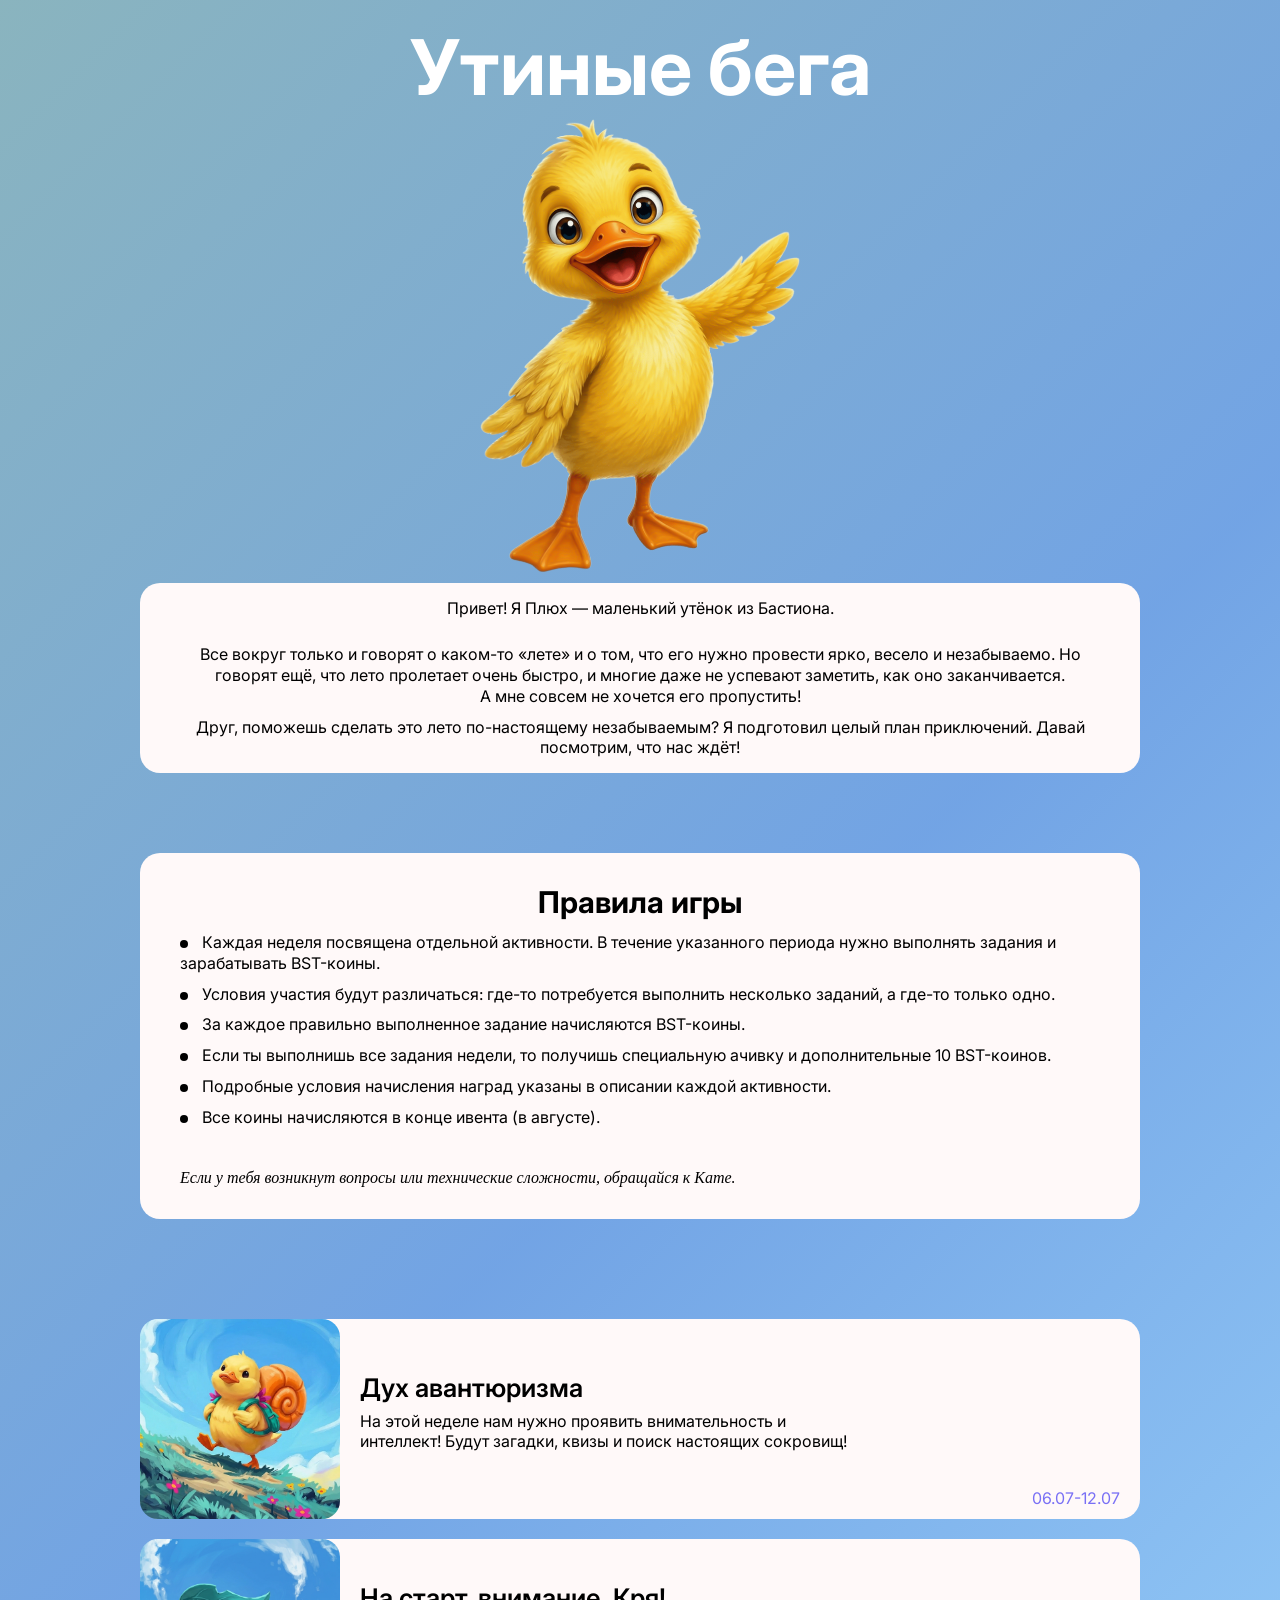
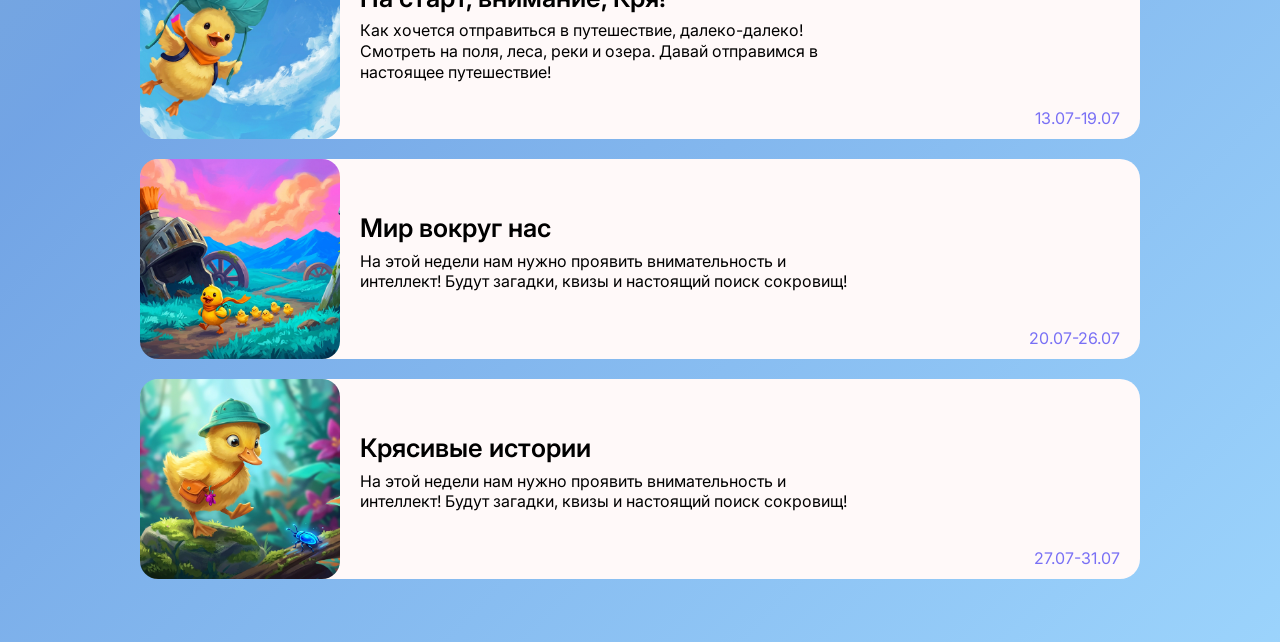
==== commit dcd2d16b: "sa" ====
--- a/index.html
+++ b/index.html
@@ -54,45 +54,13 @@
                 </div>
 
                 <div class="list">
-                    <div class="list-item card">
-                        <div class="duck-box">
-                           <img class="duck-svg" src="imgs/duck.svg" alt="">
-                        </div>
-                        <div>
-                            <h3>Скоро здесь появится утка</h3>
-                            <h3>???</h3>
-                        </div>
-                    </div>
-                    <div class="list-item card">
-                        <div class="duck-box">
-                           <img class="duck-svg" src="imgs/duck_2.svg" alt="">
-                        </div>
-                        <div>
-                            <h3>Скоро здесь появится утка</h3>
-                            <h3>???</h3>
-                        </div>
-                    </div>
-                    <div class="list-item card">
-                        <div class="duck-box">
-                           <img class="duck-svg" src="imgs/duck_3.svg" alt="">
-                        </div>
-                        <div>
-                            <h3>Скоро здесь появится утка</h3>
-                            <h3>???</h3>
-                        </div>
-                    </div>
-                    <div class="list-item card">
-                        <div class="duck-box">
-                           <img class="duck-svg" src="imgs/duck_4.svg" alt="">
-                        </div>
-                        <div>
-                            <h3>Скоро здесь появится утка</h3>
-                            <h3>???</h3>
-                        </div>
-                    </div>
+              
+                
+                   
+                 
 
                     <!-- 1 -->
-                    <div class="list-item list-item-shownext card">
+                    <div class="list-item list-item-shownext card" data-for="1">
                         <img class="list-item-img" src="imgs/item_1.jpg" alt="">
                         <div class="list-preview">
                             <h3>Дух авантюризма</h3>
@@ -127,9 +95,18 @@
                        
                         <div class="list-date">06.07-12.07</div>
                     </div>
-                  
+                    <div class="list-item list-item-d-1 card" data-index="1">
+                        <div class="duck-box">
+                           <img class="duck-svg" src="imgs/duck.svg" alt="">
+                        </div>
+                        <div>
+                            <h3>Скоро здесь появится утка</h3>
+                            <h3>???</h3>
+                        </div>
+                    </div>
+
                     <!-- 2 -->
-                    <div class="list-item card list-item-shownext">
+                    <div class="list-item card list-item-shownext" data-for="2">
                         <img class="list-item-img" src="imgs/item_2.jpg" alt="">
                         <div class="list-preview">
                             <h3>На старт, внимание, Кря!</h3>
@@ -156,9 +133,18 @@
                         </div>
                         <div class="list-date">13.07-19.07</div>
                     </div>
+                    <div class="list-item list-item-d-2 card" data-index="2">
+                        <div class="duck-box">
+                           <img class="duck-svg" src="imgs/duck_2.svg" alt="">
+                        </div>
+                        <div>
+                            <h3>Скоро здесь появится утка</h3>
+                            <h3>???</h3>
+                        </div>
+                    </div>
 
                     <!-- 3 -->
-                    <div class="list-item card list-item-shownext">
+                    <div class="list-item card list-item-shownext" data-for="3">
                         <img class="list-item-img" src="imgs/item_3.jpg" alt="">
                         <div class="list-preview">
                             <h3>Мир вокруг нас</h3>
@@ -254,9 +240,18 @@
                         </div>
                         <div class="list-date">20.07-26.07</div>
                     </div>
+                    <div class="list-item list-item-d-3 card" data-index="3">
+                        <div class="duck-box">
+                           <img class="duck-svg" src="imgs/duck_3.svg" alt="">
+                        </div>
+                        <div>
+                            <h3>Скоро здесь появится утка</h3>
+                            <h3>???</h3>
+                        </div>
+                    </div>
 
                     <!-- 4 -->
-                    <div class="list-item card list-item-shownext">
+                    <div class="list-item card list-item-shownext" data-for="4">
                         <img class="list-item-img" src="imgs/item_4.jpg" alt="">
                         <div>
                             <h3>Крясивые истории</h3>
@@ -288,8 +283,18 @@
                         </div>
                         <div class="list-date">27.07-31.07</div>
                     </div>
+                    <div class="list-item list-item-d-4 card"  data-index="4">
+                        <div class="duck-box">
+                           <img class="duck-svg" src="imgs/duck_4.svg" alt="">
+                        </div>
+                        <div>
+                            <h3>Скоро здесь появится утка</h3>
+                            <h3>???</h3>
+                        </div>
+                    </div>
                 </div>
-                <div class="board-wrp">
+                <br><br><br>
+                <!-- <div class="board-wrp">
                     <h2 class="tac text-white">Доска почета</h2>
                     <div class="card board">
                         <img class="board-img" src="imgs/im_1.png" alt="">
@@ -306,7 +311,7 @@
                         <h4>Пиявкинс</h4>
                         <div class="board-price">170 BST </div>
                     </div>
-                </div>
+                </div> -->
             </div>
         </div>
     </div>
@@ -405,5 +410,41 @@
                 console.warn('❌ Элементы для степ-навигации не найдены');
             }
         });
+
+        document.addEventListener('DOMContentLoaded', function() {
+    // Получаем сегодняшнюю дату (без времени)
+    const today = new Date();
+    today.setHours(0, 0, 0, 0);
+
+    const listItems = document.querySelectorAll('.list-item-shownext');
+
+    listItems.forEach(function(item) {
+        const dateEl = item.querySelector('.list-date');
+        if (!dateEl) return;
+
+        // Парсим дату старта (первая дата)
+        const startDateStr = dateEl.textContent.trim().split('-')[0].trim();
+        const parts = startDateStr.split('.');
+        const startDate = new Date(2026, parseInt(parts[1]) - 1, parseInt(parts[0]));
+        startDate.setHours(0, 0, 0, 0);
+
+        // Определяем, наступила ли дата или ещё нет
+        const isActive = today >= startDate;
+        const isFuture = today < startDate;
+
+        const forAttr = item.getAttribute('data-for');
+        const placeholder = document.querySelector(`.list-item-d-${forAttr}`);
+
+        if (isActive) {
+            // Дата наступила — показываем основной блок, скрываем заглушку
+            item.style.display = 'flex';
+            if (placeholder) placeholder.style.display = 'none';
+        } else {
+            // Дата ещё не наступила — показываем заглушку, скрываем основной блок
+            item.style.display = 'none';
+            if (placeholder) placeholder.style.display = 'flex';
+        }
+    });
+});
         </script>
 </html>
--- a/styles.css
+++ b/styles.css
@@ -246,16 +246,16 @@
 .list-item.hidden{
     display: none !important;
 }
-.list-item:nth-child(1) .duck-box{
+.list-item-d-1 .duck-box{
     background: linear-gradient(180deg, #A017DF 0%, #570C79 90.52%);
 }
-.list-item:nth-child(2) .duck-box{
+.list-item-d-2 .duck-box{
     background: linear-gradient(180deg, #FF871F 0%, #C67C31 90.52%);
 }
-.list-item:nth-child(3) .duck-box{
+.list-item-d-3 .duck-box{
     background: linear-gradient(180deg, #FFDB39 0%, #C69C31 90.52%);
 }
-.list-item:nth-child(4) .duck-box{
+.list-item-d-4 .duck-box{
     background: linear-gradient(180deg, #1FEBB4 0%, #2AA181 90.52%);
 }
 
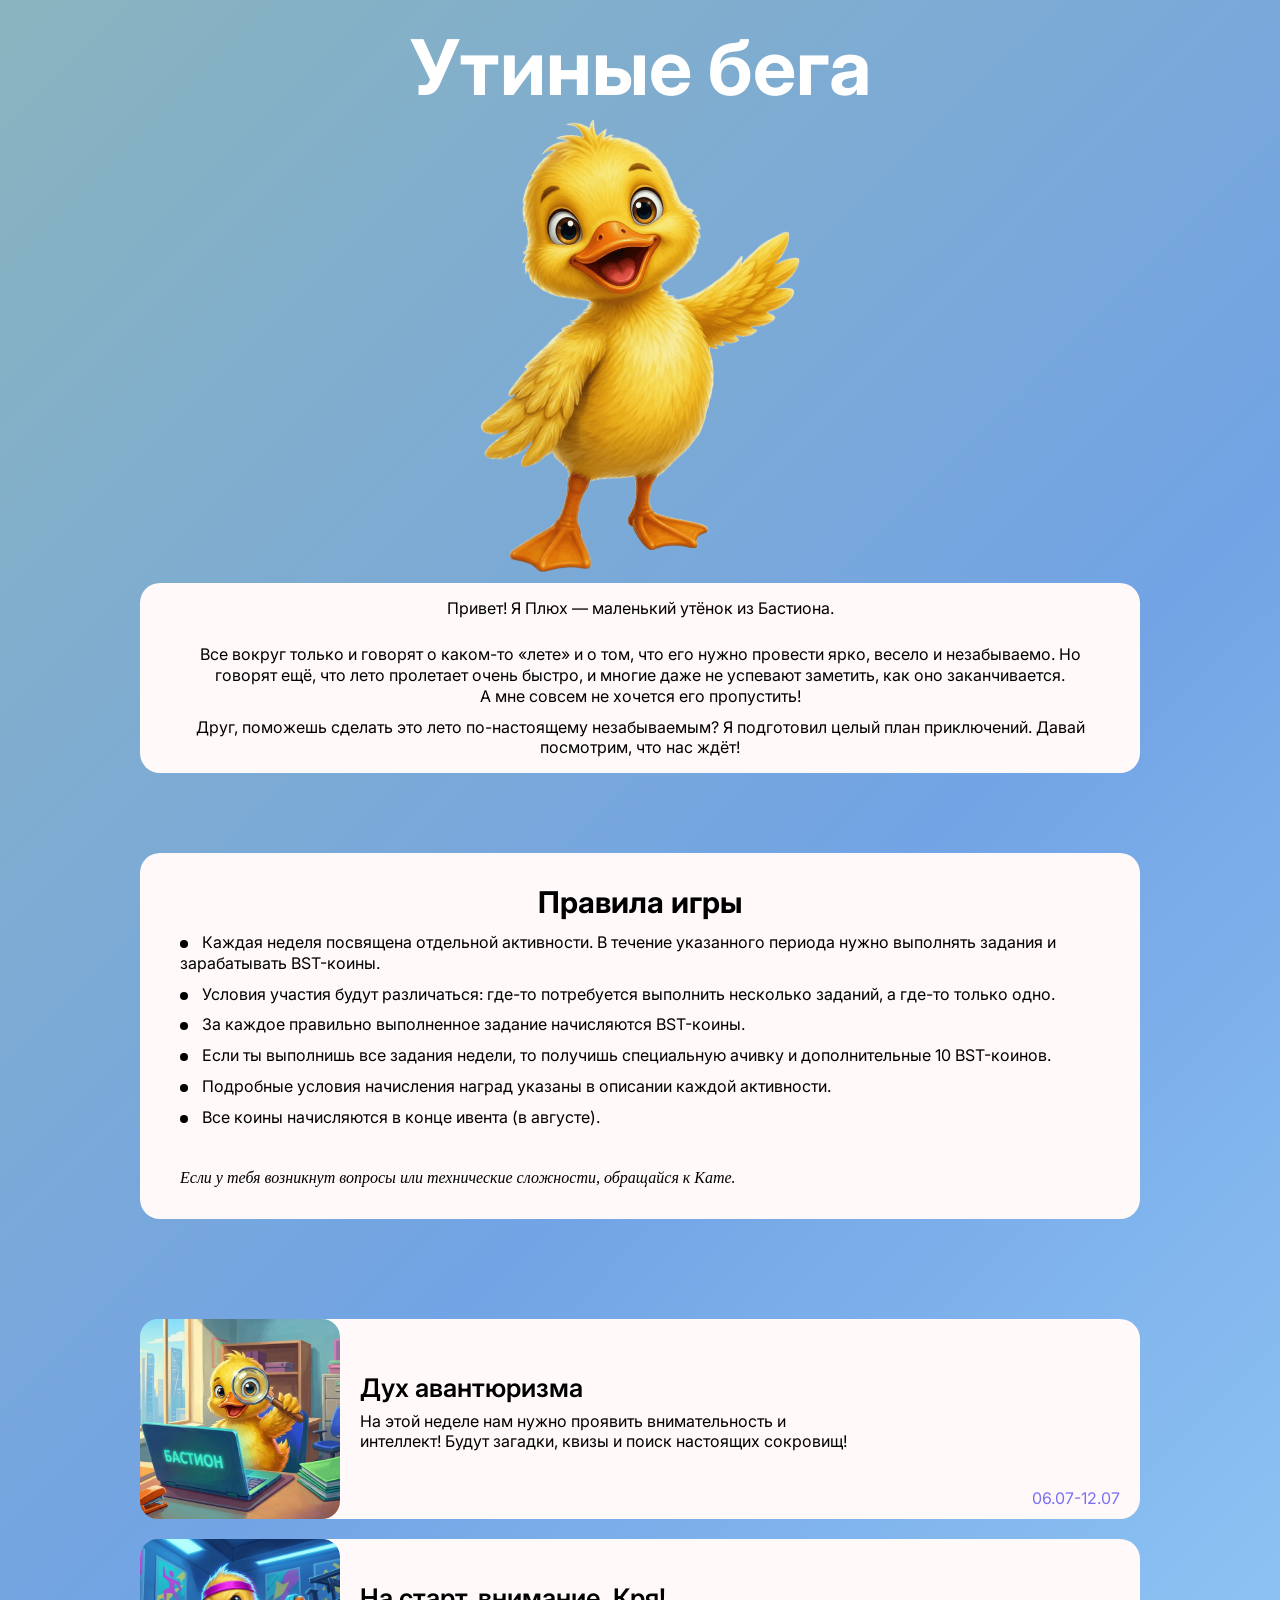
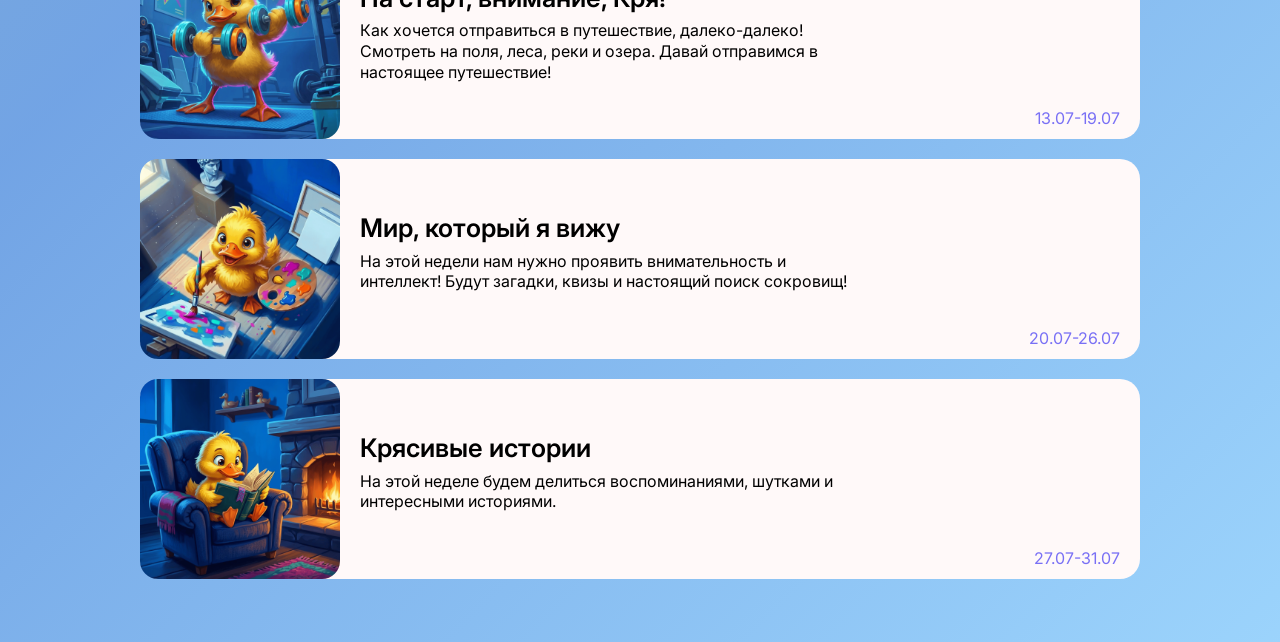
==== commit a7378d44: "save" ====
--- a/index.html
+++ b/index.html
@@ -61,7 +61,7 @@
 
                     <!-- 1 -->
                     <div class="list-item list-item-shownext card" data-for="1">
-                        <img class="list-item-img" src="imgs/item_1.jpg" alt="">
+                        <img class="list-item-img" src="imgs/1.jpg" alt="">
                         <div class="list-preview">
                             <h3>Дух авантюризма</h3>
                             <div class="list-item-text">
@@ -76,7 +76,7 @@
                                 <p>Сегодня мы играем в прятки! Маленькие жёлтые утята спрятались в самых неожиданных местах. Найди их и выполни задания, которые скрываются за QR-кодами.</p>
     
                                 <b>Правила для сотрудников офиса</b>
-                                <p>По офису спрятаны маленькие уточки с QR-кодами. Отсканируй код, перейди в Google-форму, ответь на вопрос и обязательно укажи свои ФИО, чтобы результаты были засчитаны.
+                                <p>По офису спрятаны маленькие уточки с QR-кодами. Отсканируй код, перейди в Яндекс-форму, ответь на вопрос и обязательно укажи свой ник, чтобы результаты были засчитаны.
                                 </p>
                                 <p class="text-blue text-coursor">Одна утка = 1 BST-коин.</p>
     
@@ -89,7 +89,7 @@
                                     <li>Можно искать уточек как в офисе, так и в онлайн-версии игры.</li>
                                 </ul>
     
-                                <div class="text-blue text-coursor">Награда за каждое заданиие будет указана после его успешного прохождения.</div>
+                                <div class="text-blue text-coursor">Награда за каждое задание будет указана после его успешного прохождения.</div>
                             </div>
                         </div>
                        
@@ -107,7 +107,7 @@
 
                     <!-- 2 -->
                     <div class="list-item card list-item-shownext" data-for="2">
-                        <img class="list-item-img" src="imgs/item_2.jpg" alt="">
+                        <img class="list-item-img" src="imgs/2.png" alt="">
                         <div class="list-preview">
                             <h3>На старт, внимание, Кря!</h3>
                             <div class="list-item-text">
@@ -120,11 +120,11 @@
 
                                 <b>Условия участия:</b>
                                 <ul>
-                                    <li>Зарегистрируйтесь в приложении Strava и вступите в клуб <a href="#">по ссылке</a>. Приложение не доступно? <a href="#">Смотри гайд</a>, как установить.</li>
-                                    <li>Засчитываются <span style="text-decoration: underline;">только шаги</span>. Велопрогулки, плавание и другие виды активности в зачёт не идут.</li>
-                                    <li>Результаты необходимо отправлять в виде выгрузки из приложения.</li>
-                                    <li>Отчёты можно загружать ежедневно либо 1–2 раза в неделю в зависимости от вашей активности.</li>
-                                    <li>Все результаты необходимо отправить <b class="m0">до 19 июля</b> включительно. <b class="m0">После этого доступ к папке будет закрыт.</b></li>
+                                    <li>Зарегистрируйся в приложении <b class="m0">Strava</b> и вступите в клуб <a class="underline" href="https://strava.app.link/B688VYn1h4b">по ссылке.</a></li>    
+                                    <li>О том, как установить приложение на Android и IOS, а так же о синхронизации с устройствами <a class="underline" href="https://hrbox.bastion-tech.ru/page/8aaa6c48-7242-4f29-abe1-34a85c81ac70">смотри в гайде</a>.</li>    
+                                    <li>Засчитываются <span class="underline">только шаги</span>. Велопрогулки, плавание и другие виды активности в зачёт не идут.</li>    
+                                    <li>Результаты записываются автоматически в твой профиль.</li>    
+                                    <li>Трекеры учитываются <b>до 19 июля</b> включительно. <b>После этого активность не засчитывается.</b></li>    
                                 </ul>
 
                                 <p class="text-blue text-coursor">Каждый участник получит 10 BST и ачивку</p>
@@ -145,9 +145,9 @@
 
                     <!-- 3 -->
                     <div class="list-item card list-item-shownext" data-for="3">
-                        <img class="list-item-img" src="imgs/item_3.jpg" alt="">
+                        <img class="list-item-img" src="imgs/3.png" alt="">
                         <div class="list-preview">
-                            <h3>Мир вокруг нас</h3>
+                            <h3>Мир, который я вижу</h3>
                             <div class="list-item-text">
                                  <p>На этой недели нам нужно проявить внимательность и интеллект! Будут загадки, квизы и настоящий поиск сокровищ!</p>
                             </div>
@@ -162,8 +162,8 @@
                                 <p class="text-coursor">1 фото - 1 утка (даже если на фото 10 уток)</p>
 
 
-                                <p>Фотографии загружай на корп. портал в раздел <a href="#">«Фотоконкурсы»</a></p>
-
+                                <p>Фотографии загружай на корп. портал в раздел <a class="underline text-blue" href="https://hrbox.bastion-tech.ru/voting/naydi-utku">«Фотоконкурсы»</a></p>
+                                <p><b class="m0">24 июля</b> стартует голосование за лучшее фото.</p>
                                 <b>Подойдут любые утки:</b>
                                 <ul>
                                     <li>живые</li>
@@ -197,7 +197,7 @@
                                     </div>
                                 </div>
 
-                                <p class="text-blue text-coursor tac" style="max-width: 80%;margin: 20px auto 0;">Участник, который отправит больше всего фото получит 10 BST</p>
+                                <p class="text-blue text-coursor " style="max-width: 80%;margin: 20px auto 0;">Участник, чье фото наберет больше всего голосов получит 10 BST,<br/> Участник, который отправит больше всего фото, получит 20 BST</p>
                             </div>
                             <div class="list-item-full-box list-item-full-box-2" id="step2">
                                 <div class="list-subtitle">
@@ -212,11 +212,12 @@
                                     <li>создай в графическом редакторе;</li>
                                     <li>используй любой другой творческий формат.</li>
                                 </ul>
-                                <p>Готовый шедевр отправь в папку. На забудь подписать свое ФИО!</p>
-
-                                <p><b class="inline m0">24 июля</b>  на корп портале пройдет голосование за лучшую работу. Победитель получит дополнительно 10 BST.</p>
-
-                                <p class="text-coursor">Все участники получат 10 BST и ачивку.</p>
+                                <p>Готовый шедевр загружай на корп. портал в раздел <a href="https://hrbox.bastion-tech.ru/voting/tvorcheskaya-masterskaya">«Фотоконкурсы»</a></p>
+
+                                <p class="text-blue text-coursor">Все участники получат 10 BST и ачивку.</p>
+                                <p><b class="inline m0">24 июля</b>  на корп портале пройдет голосование за лучшую работу.</p>
+
+                                <p class="text-coursor">Победитель получит дополнительно 20 BST.</p>
                             </div>
                             <div class="step-nav">
                                 <div class="step-indicator">
@@ -252,33 +253,33 @@
 
                     <!-- 4 -->
                     <div class="list-item card list-item-shownext" data-for="4">
-                        <img class="list-item-img" src="imgs/item_4.jpg" alt="">
+                        <img class="list-item-img" src="imgs/4.png" alt="">
                         <div>
                             <h3>Крясивые истории</h3>
                             <div class="list-item-text">
-                                <p>На этой недели нам нужно проявить внимательность и интеллект! Будут загадки, квизы и настоящий поиск сокровищ!</p>
+                                <p>На этой неделе будем делиться воспоминаниями, шутками и интересными историями.</p>
                             </div>
                             <div class="list-item-full-box">
                                 <div class="list-subtitle">
                                     Задание 1: Утка-минутка
                                 </div>
 
-                                <p> На этой неделе будем делиться воспоминаниями, шутками и интересными историями.</p>
                                 <p>Пришло время посоревноваться в чувстве юмора!</p>
-                                <p>Тебя ждут три раунда на разные темы. В каждом раунде участники создают шутки, мемы или смешные истории, после чего проходит голосование в тг-канале. Победителем раунда становится автор работы, набравшей наибольшее количество голосов.</p>
-                                <p class="text-blue text-coursor">По итогам недели будет определено три победителя — по одному в каждой категории. Награда — 10 BST</p>
-                               
+                                <p>Тебя ждут три раунда на разные темы. В каждом раунде участники создают шутки, мемы или смешные истории, после чего проходит голосование в тг-канале. Победител ем раунда становится автор работы, набравшей наибольшее количество голосов.</p>
+                               <p class="text-blue text-coursor">По итогам недели будет определено три победителя — по одному в каждой категории. Награда — 10 BST</p>
                                 <div class="list-subtitle">
                                     Задание 2: Легенды утиных берегов
                                 </div>
                                 <p>А ты когда-нибудь рассказывал истории у вечернего костра?</p>
 
                                 <p>
-                                    Поделись самой интересной, смешной или запоминающейся историей из своей жизни. Возможно, именно она станет новой легендой утиных берегов. Оставляй истории в комментариях под постом на копрп. портале.
+                                    Поделись самой интересной, смешной или запоминающейся историей из своей жизни. Возможно, именно она станет новой легендой утиных берегов. Оставляй истории в комментариях под <a href="https://hrbox.bastion-tech.ru/page/d8366e9d-d387-4c6c-b873-82823fbbd419" class="underline">постом</a> на корп. портале.
                                 </p>
 
-                                <p class="text-blue text-coursor">
-Каждый участник получит 10 BST и ачивкуАвтор, чья истори наберт больше всего сердечек — станет победителем и получит дополнительно 10 BST.</p>
+                                
+                                <p class="text-blue text-coursor m0">Каждый участник получит 10 BST и ачивку</p>
+                                <p class="text-blue text-coursor">Автор, чья истори наберт больше всего сердечек — станет победителем и получит дополнительно 10 BST.</p>
+
                             </div>
                         </div>
                         <div class="list-date">27.07-31.07</div>
--- a/styles.css
+++ b/styles.css
@@ -258,7 +258,9 @@
 .list-item-d-4 .duck-box{
     background: linear-gradient(180deg, #1FEBB4 0%, #2AA181 90.52%);
 }
-
+.underline{
+    text-decoration: underline;
+}
 .list-item.full{
     border-radius: 60px;
     padding-left: calc(50% + 30px);
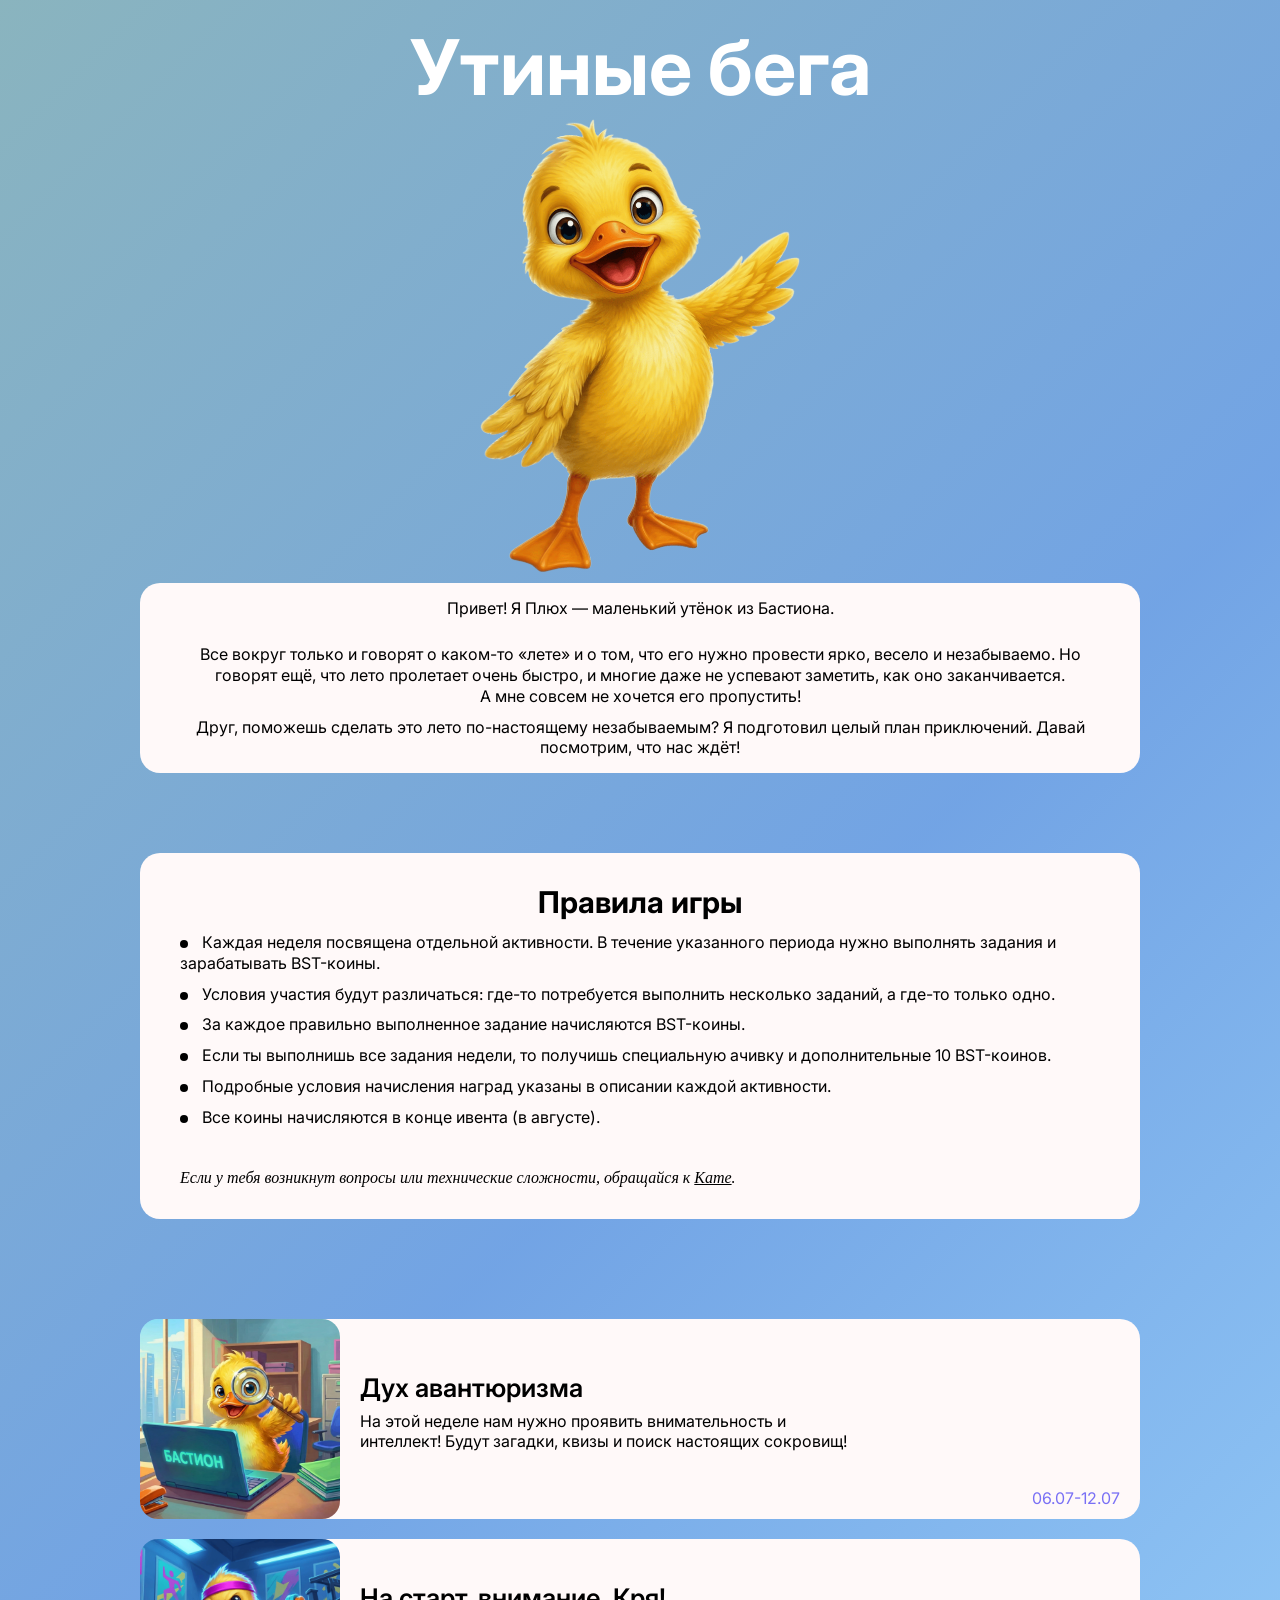
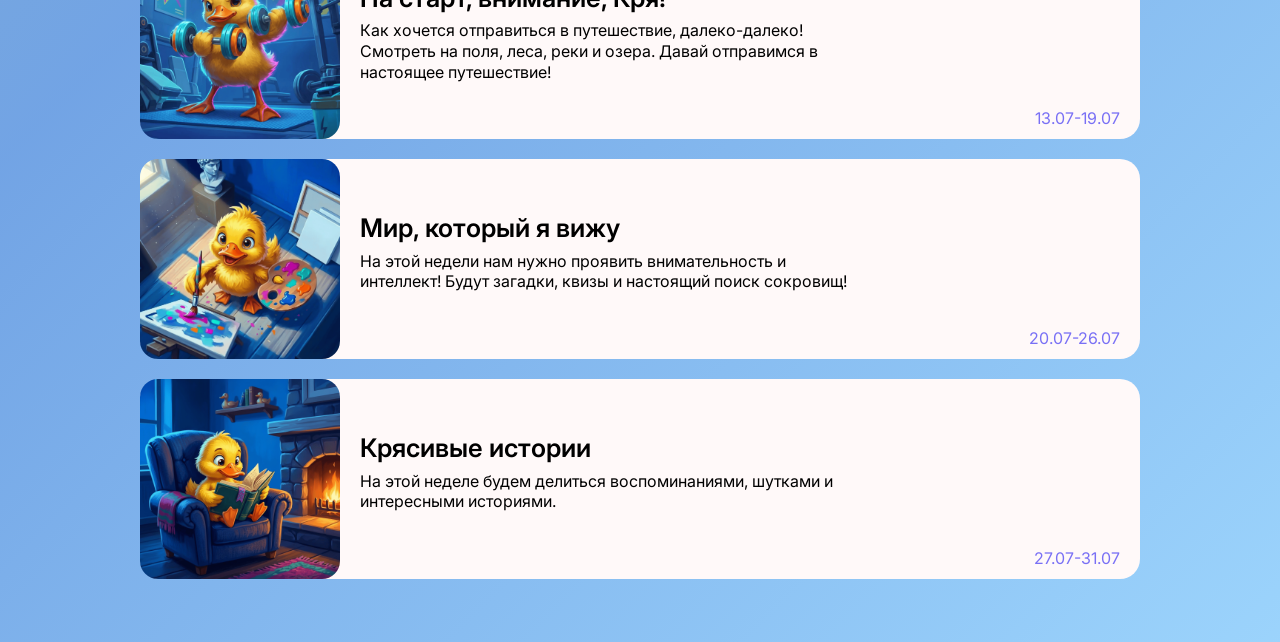
==== commit e494c750: "save" ====
--- a/index.html
+++ b/index.html
@@ -49,7 +49,7 @@
                     </div>
  
                     <div class="text-coursor">
-                        Если у тебя возникнут вопросы или технические сложности, обращайся к Кате.
+                        Если у тебя возникнут вопросы или технические сложности, обращайся к <a href="https://hrbox.bastion-tech.ru/profile" class="underline">Кате</a>.
                     </div>                
                 </div>
 
